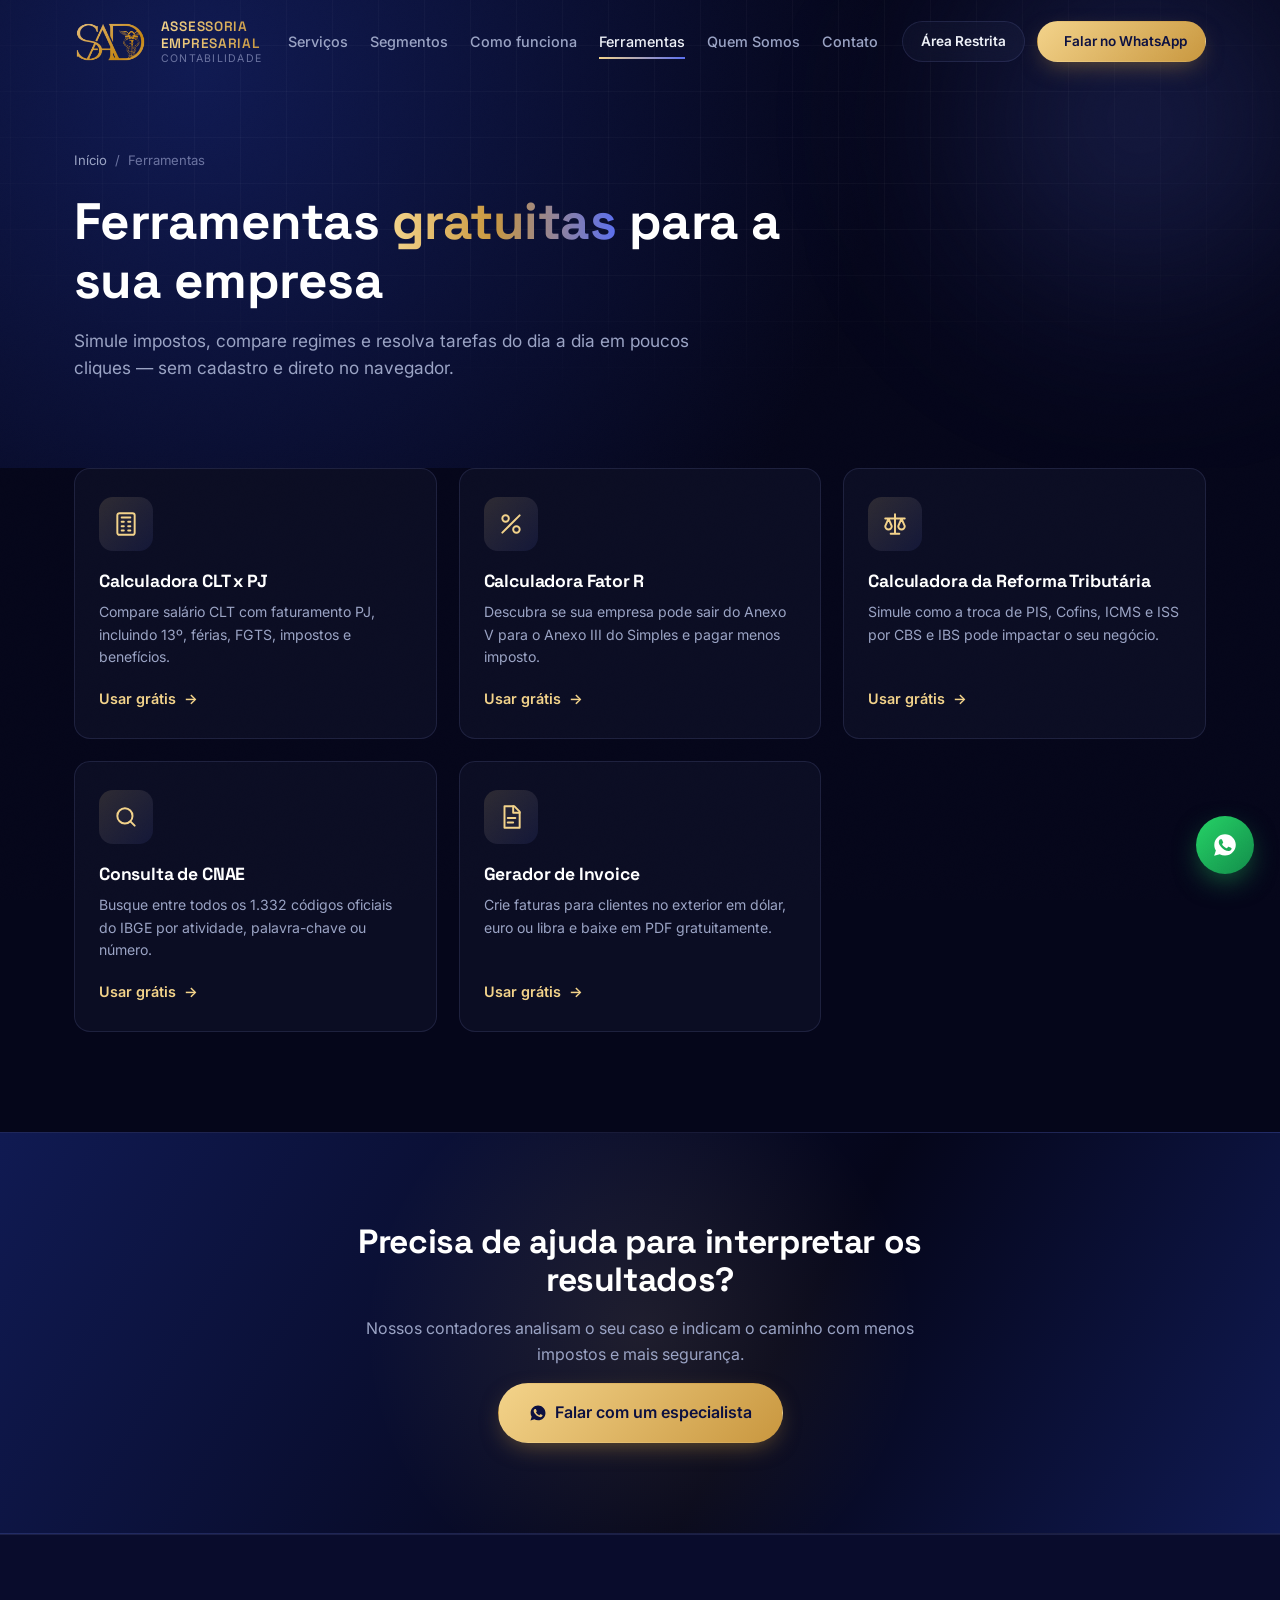
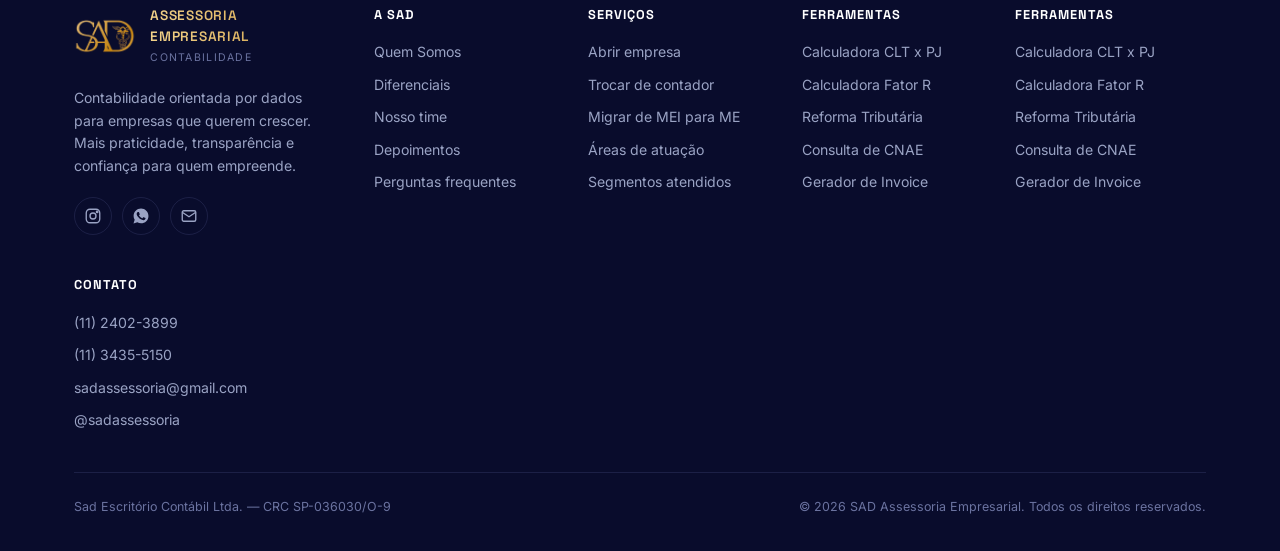
==== ferramentas/index.html @ a23e3282 "Adicionar ferramentas gratuitas: calculadoras, consulta de CNAE e invoice - Central de ferramentas (" ====
<!DOCTYPE html>
<html lang="pt-BR">
<head>
<meta charset="UTF-8">
<meta name="viewport" content="width=device-width, initial-scale=1.0">
<title>Ferramentas gratuitas | SAD Assessoria Empresarial</title>
<meta name="description" content="Calculadoras e ferramentas gratuitas: CLT x PJ, Fator R, Reforma Tributária, consulta de CNAE e gerador de invoice. SAD Assessoria.">
<link rel="icon" type="image/png" href="../assets/favicon.png">
<link rel="apple-touch-icon" href="../assets/favicon.png">
<link rel="preconnect" href="https://fonts.googleapis.com">
<link rel="preconnect" href="https://fonts.gstatic.com" crossorigin>
<link href="https://fonts.googleapis.com/css2?family=Space+Grotesk:wght@500;600;700&family=Inter:wght@400;500;600;700;800&display=swap" rel="stylesheet">
<link rel="stylesheet" href="../css/style.css">
<link rel="stylesheet" href="../css/tools.css">
</head>
<body>

<div class="noise-overlay" aria-hidden="true"></div>

<!-- Ícones reutilizáveis -->
<svg width="0" height="0" style="position:absolute" aria-hidden="true">
  <symbol id="i-check" viewBox="0 0 24 24"><circle cx="12" cy="12" r="10" fill="rgba(243,211,138,0.14)"/><path d="m7.5 12.5 3 3 6-6.5" fill="none" stroke="#f3d38a" stroke-width="2.2" stroke-linecap="round" stroke-linejoin="round"/></symbol>
  <symbol id="i-wa" viewBox="0 0 24 24"><path fill="currentColor" d="M12.04 2C6.58 2 2.13 6.45 2.13 11.91c0 1.87.5 3.62 1.44 5.14L2 22l5.1-1.53a9.87 9.87 0 0 0 4.94 1.32h.01c5.46 0 9.91-4.45 9.91-9.91C21.96 6.45 17.5 2 12.04 2Zm5.8 14.16c-.24.68-1.4 1.3-1.94 1.38-.5.08-1.12.11-1.8-.12-.42-.13-.96-.31-1.66-.6-2.92-1.26-4.82-4.2-4.97-4.4-.14-.19-1.2-1.59-1.2-3.03 0-1.44.75-2.15 1.02-2.44.27-.29.6-.36.8-.36.2 0 .4 0 .57.01.18.01.43-.07.67.51.24.6.83 2.06.9 2.21.07.15.12.33.02.53-.1.19-.15.31-.3.48-.15.17-.31.38-.44.51-.15.15-.3.31-.13.6.17.29.76 1.25 1.63 2.03 1.12 1 2.06 1.31 2.35 1.46.29.15.46.13.63-.08.17-.2.72-.84.91-1.13.19-.29.38-.24.63-.14.26.1 1.63.77 1.91.91.29.15.48.22.55.34.07.13.07.7-.17 1.38Z"/></symbol>
  <symbol id="i-star" viewBox="0 0 24 24"><path fill="currentColor" d="M12 2l3 6 6.5.9-4.7 4.6 1.1 6.5L12 17l-5.9 3 1.1-6.5L2.5 8.9 9 8l3-6Z"/></symbol>
</svg>

<!-- ===== HEADER ===== -->
<header class="site-header" id="header">
  <div class="container header-inner">
    <a href="../index.html" class="brand">
      <img class="brand-logo" src="../assets/logo-sad.png" alt="SAD Assessoria Empresarial">
      <span class="brand-text">
        <strong>Assessoria Empresarial</strong>
        <small>Contabilidade</small>
      </span>
    </a>

    <nav class="main-nav" id="mainNav">
      <a href="../index.html#servicos">Serviços</a>
      <a href="../index.html#segmentos">Segmentos</a>
      <a href="../index.html#como-funciona">Como funciona</a>
      <a href="index.html" class="active" aria-current="page">Ferramentas</a>
      <a href="../index.html#sobre">Quem Somos</a>
      <a href="../index.html#contato">Contato</a>
    </nav>

    <div class="header-actions">
      <a class="btn btn-ghost btn-sm" href="../index.html#contato">Área Restrita</a>
      <a class="btn btn-primary btn-sm" href="https://wa.me/551124023899" target="_blank" rel="noopener">
        <svg width="16" height="16" viewBox="0 0 24 24" fill="currentColor" aria-hidden="true"><path d="M12.04 2C6.58 2 2.13 6.45 2.13 11.91c0 1.87.5 3.62 1.44 5.14L2 22l5.1-1.53a9.87 9.87 0 0 0 4.94 1.32h.01c5.46 0 9.91-4.45 9.91-9.91C21.96 6.45 17.5 2 12.04 2Zm5.8 14.16c-.24.68-1.4 1.3-1.94 1.38-.5.08-1.12.11-1.8-.12-.42-.13-.96-.31-1.66-.6-2.92-1.26-4.82-4.2-4.97-4.4-.14-.19-1.2-1.59-1.2-3.03 0-1.44.75-2.15 1.02-2.44.27-.29.6-.36.8-.36.2 0 .4 0 .57.01.18.01.43-.07.67.51.24.6.83 2.06.9 2.21.07.15.12.33.02.53-.1.19-.15.31-.3.48-.15.17-.31.38-.44.51-.15.15-.3.31-.13.6.17.29.76 1.25 1.63 2.03 1.12 1 2.06 1.31 2.35 1.46.29.15.46.13.63-.08.17-.2.72-.84.91-1.13.19-.29.38-.24.63-.14.26.1 1.63.77 1.91.91.29.15.48.22.55.34.07.13.07.7-.17 1.38Z"/></svg>
        <span class="btn-label">Falar no WhatsApp</span>
      </a>
    </div>

    <button class="nav-toggle" id="navToggle" aria-label="Abrir menu" aria-expanded="false">
      <span></span><span></span><span></span>
    </button>
  </div>
</header>

<main>
<!-- ===== TOPO DA PÁGINA ===== -->
<section class="page-hero">
  <div class="hero-grid" aria-hidden="true"></div>
  <div class="hero-glow hero-glow-a" aria-hidden="true"></div>
  <div class="container">
    <nav class="breadcrumb" aria-label="Você está em"><a href="../index.html">Início</a> <span aria-hidden="true">/</span> <span>Ferramentas</span></nav>
    <h1>Ferramentas <span class="text-gradient">gratuitas</span> para a sua empresa</h1>
    <p class="hero-lead">Simule impostos, compare regimes e resolva tarefas do dia a dia em poucos cliques — sem cadastro e direto no navegador.</p>
  </div>
</section>

<section class="tool-section">
  <div class="container">
    <div class="tools-grid">
      <a class="tool-link" href="calculadora-clt-pj.html" data-reveal data-reveal-delay="0">
        <div class="service-icon"><svg width="26" height="26" viewBox="0 0 24 24" fill="none" stroke="currentColor" stroke-width="1.8" stroke-linecap="round" stroke-linejoin="round"><rect x="4" y="2" width="16" height="20" rx="2"/><path d="M8 6h8M8 10h2M14 10h2M8 14h2M14 14h2M8 18h2M14 18h2"/></svg></div>
        <h3>Calculadora CLT x PJ</h3>
        <p>Compare salário CLT com faturamento PJ, incluindo 13º, férias, FGTS, impostos e benefícios.</p>
        <span class="link-arrow">Usar grátis <span aria-hidden="true">→</span></span>
      </a>
      <a class="tool-link" href="calculadora-fator-r.html" data-reveal data-reveal-delay="70">
        <div class="service-icon"><svg width="26" height="26" viewBox="0 0 24 24" fill="none" stroke="currentColor" stroke-width="1.8" stroke-linecap="round" stroke-linejoin="round"><path d="M4 20 20 4"/><circle cx="7" cy="7" r="3"/><circle cx="17" cy="17" r="3"/></svg></div>
        <h3>Calculadora Fator R</h3>
        <p>Descubra se sua empresa pode sair do Anexo V para o Anexo III do Simples e pagar menos imposto.</p>
        <span class="link-arrow">Usar grátis <span aria-hidden="true">→</span></span>
      </a>
      <a class="tool-link" href="calculadora-reforma-tributaria.html" data-reveal data-reveal-delay="140">
        <div class="service-icon"><svg width="26" height="26" viewBox="0 0 24 24" fill="none" stroke="currentColor" stroke-width="1.8" stroke-linecap="round" stroke-linejoin="round"><path d="M12 3v18M3 7h18M6 7l-3 7a3 3 0 0 0 6 0L6 7ZM18 7l-3 7a3 3 0 0 0 6 0l-3-7ZM8 21h8"/></svg></div>
        <h3>Calculadora da Reforma Tributária</h3>
        <p>Simule como a troca de PIS, Cofins, ICMS e ISS por CBS e IBS pode impactar o seu negócio.</p>
        <span class="link-arrow">Usar grátis <span aria-hidden="true">→</span></span>
      </a>
      <a class="tool-link" href="consulta-cnae.html" data-reveal data-reveal-delay="210">
        <div class="service-icon"><svg width="26" height="26" viewBox="0 0 24 24" fill="none" stroke="currentColor" stroke-width="1.8" stroke-linecap="round" stroke-linejoin="round"><circle cx="11" cy="11" r="7"/><path d="m20 20-3.5-3.5"/></svg></div>
        <h3>Consulta de CNAE</h3>
        <p>Busque entre todos os 1.332 códigos oficiais do IBGE por atividade, palavra-chave ou número.</p>
        <span class="link-arrow">Usar grátis <span aria-hidden="true">→</span></span>
      </a>
      <a class="tool-link" href="gerador-de-invoice.html" data-reveal data-reveal-delay="280">
        <div class="service-icon"><svg width="26" height="26" viewBox="0 0 24 24" fill="none" stroke="currentColor" stroke-width="1.8" stroke-linecap="round" stroke-linejoin="round"><path d="M6 2h9l5 5v15H6z"/><path d="M14 2v6h6M9 13h7M9 17h5"/></svg></div>
        <h3>Gerador de Invoice</h3>
        <p>Crie faturas para clientes no exterior em dólar, euro ou libra e baixe em PDF gratuitamente.</p>
        <span class="link-arrow">Usar grátis <span aria-hidden="true">→</span></span>
      </a>
    </div>
  </div>
</section>

<section class="cta-banner">
  <div class="container cta-inner" data-reveal>
    <h2>Precisa de ajuda para interpretar os resultados?</h2>
    <p>Nossos contadores analisam o seu caso e indicam o caminho com menos impostos e mais segurança.</p>
    <a href="https://wa.me/551124023899" target="_blank" rel="noopener" class="btn btn-primary btn-lg"><svg width="18" height="18"><use href="#i-wa"/></svg> Falar com um especialista</a>
  </div>
</section>
</main>

<!-- ===== FOOTER ===== -->
<footer class="site-footer">
  <div class="container">
    <div class="footer-top">
      <div class="footer-brand-col">
        <div class="footer-brand">
          <img class="brand-logo footer-logo" src="../assets/logo-sad.png" alt="SAD Assessoria Empresarial">
          <div>
            <strong>Assessoria Empresarial</strong>
            <p>Contabilidade</p>
          </div>
        </div>
        <p class="footer-about">Contabilidade orientada por dados para empresas que querem crescer. Mais praticidade, transparência e confiança para quem empreende.</p>
        <div class="footer-social">
          <a href="https://instagram.com/sadassessoria" target="_blank" rel="noopener" aria-label="Instagram da SAD"><svg width="18" height="18" viewBox="0 0 24 24" fill="none" stroke="currentColor" stroke-width="1.8"><rect x="3" y="3" width="18" height="18" rx="5"/><circle cx="12" cy="12" r="4"/><circle cx="17.5" cy="6.5" r="1"/></svg></a>
          <a href="https://wa.me/551124023899" target="_blank" rel="noopener" aria-label="WhatsApp da SAD"><svg width="18" height="18"><use href="#i-wa"/></svg></a>
          <a href="mailto:sadassessoria@gmail.com" aria-label="E-mail da SAD"><svg width="18" height="18" viewBox="0 0 24 24" fill="none" stroke="currentColor" stroke-width="1.8"><rect x="3" y="5" width="18" height="14" rx="2"/><path d="m3 7 9 6 9-6"/></svg></a>
        </div>
      </div>

      <nav class="footer-col" aria-label="Institucional">
        <h4>A SAD</h4>
        <a href="../index.html#sobre">Quem Somos</a>
        <a href="../index.html#diferenciais">Diferenciais</a>
        <a href="../index.html#equipe">Nosso time</a>
        <a href="../index.html#depoimentos">Depoimentos</a>
        <a href="../index.html#duvidas">Perguntas frequentes</a>
      </nav>

      <nav class="footer-col" aria-label="Serviços">
        <h4>Serviços</h4>
        <a href="../index.html#como-funciona" data-open-tab="abrir">Abrir empresa</a>
        <a href="../index.html#como-funciona" data-open-tab="trocar">Trocar de contador</a>
        <a href="../index.html#como-funciona" data-open-tab="mei">Migrar de MEI para ME</a>
        <a href="../index.html#servicos">Áreas de atuação</a>
        <a href="../index.html#segmentos">Segmentos atendidos</a>
      </nav>

      <nav class="footer-col" aria-label="Ferramentas">
        <h4>Ferramentas</h4>
        <a href="calculadora-clt-pj.html">Calculadora CLT x PJ</a>
        <a href="calculadora-fator-r.html">Calculadora Fator R</a>
        <a href="calculadora-reforma-tributaria.html">Reforma Tributária</a>
        <a href="consulta-cnae.html">Consulta de CNAE</a>
        <a href="gerador-de-invoice.html">Gerador de Invoice</a>
      </nav>

      <nav class="footer-col" aria-label="Ferramentas">
        <h4>Ferramentas</h4>
        <a href="ferramentas/calculadora-clt-pj.html">Calculadora CLT x PJ</a>
        <a href="ferramentas/calculadora-fator-r.html">Calculadora Fator R</a>
        <a href="ferramentas/calculadora-reforma-tributaria.html">Reforma Tributária</a>
        <a href="ferramentas/consulta-cnae.html">Consulta de CNAE</a>
        <a href="ferramentas/gerador-de-invoice.html">Gerador de Invoice</a>
      </nav>

      <div class="footer-col">
        <h4>Contato</h4>
        <a href="https://wa.me/551124023899" target="_blank" rel="noopener">(11) 2402-3899</a>
        <a href="https://wa.me/551134355150" target="_blank" rel="noopener">(11) 3435-5150</a>
        <a href="mailto:sadassessoria@gmail.com">sadassessoria@gmail.com</a>
        <a href="https://instagram.com/sadassessoria" target="_blank" rel="noopener">@sadassessoria</a>
      </div>
    </div>

    <div class="footer-bottom">
      <p>Sad Escritório Contábil Ltda. — CRC SP-036030/O-9</p>
      <p class="footer-copy">&copy; <span id="year"></span> SAD Assessoria Empresarial. Todos os direitos reservados.</p>
    </div>
  </div>
</footer>

<a class="whatsapp-fab" href="https://wa.me/551124023899" target="_blank" rel="noopener" aria-label="Falar no WhatsApp">
  <svg width="26" height="26" viewBox="0 0 24 24" fill="currentColor"><path d="M12.04 2C6.58 2 2.13 6.45 2.13 11.91c0 1.87.5 3.62 1.44 5.14L2 22l5.1-1.53a9.87 9.87 0 0 0 4.94 1.32h.01c5.46 0 9.91-4.45 9.91-9.91C21.96 6.45 17.5 2 12.04 2Zm5.8 14.16c-.24.68-1.4 1.3-1.94 1.38-.5.08-1.12.11-1.8-.12-.42-.13-.96-.31-1.66-.6-2.92-1.26-4.82-4.2-4.97-4.4-.14-.19-1.2-1.59-1.2-3.03 0-1.44.75-2.15 1.02-2.44.27-.29.6-.36.8-.36.2 0 .4 0 .57.01.18.01.43-.07.67.51.24.6.83 2.06.9 2.21.07.15.12.33.02.53-.1.19-.15.31-.3.48-.15.17-.31.38-.44.51-.15.15-.3.31-.13.6.17.29.76 1.25 1.63 2.03 1.12 1 2.06 1.31 2.35 1.46.29.15.46.13.63-.08.17-.2.72-.84.91-1.13.19-.29.38-.24.63-.14.26.1 1.63.77 1.91.91.29.15.48.22.55.34.07.13.07.7-.17 1.38Z"/></svg>
</a>

<script src="../js/main.js"></script>

</body>
</html>
---- css/style.css ----
/* ===================== DESIGN TOKENS ===================== */
:root {
  --navy: #0c1055;
  --bg: #05061a;
  --bg-alt: #090c2c;
  --surface: rgba(160, 175, 255, 0.045);
  --surface-strong: rgba(160, 175, 255, 0.08);
  --border: rgba(160, 175, 255, 0.12);
  --border-strong: rgba(180, 195, 255, 0.22);
  --text: #eef1f8;
  --text-dim: #9aa3c4;
  --text-faint: #6b73a0;
  --gold: #f3d38a;
  --gold-strong: #c9973f;
  --accent: #5b6fef;
  --radius-lg: 24px;
  --radius-md: 16px;
  --radius-sm: 10px;
  --container: 1180px;
  --ease: cubic-bezier(.22, 1, .36, 1);
}

* { box-sizing: border-box; }
html { scroll-behavior: smooth; }

@media (prefers-reduced-motion: reduce) {
  html { scroll-behavior: auto; }
  *, *::before, *::after { animation-duration: 0.001ms !important; animation-iteration-count: 1 !important; transition-duration: 0.001ms !important; }
}

body {
  margin: 0;
  background: var(--bg);
  color: var(--text);
  font-family: 'Inter', system-ui, sans-serif;
  line-height: 1.6;
  -webkit-font-smoothing: antialiased;
  overflow-x: hidden;
}

h1, h2, h3 {
  font-family: 'Space Grotesk', 'Inter', sans-serif;
  line-height: 1.15;
  margin: 0 0 16px;
  letter-spacing: -0.01em;
}

p { color: var(--text-dim); margin: 0 0 16px; }
a { color: inherit; text-decoration: none; }
img, svg { display: block; max-width: 100%; }

.container {
  max-width: var(--container);
  margin: 0 auto;
  padding: 0 24px;
  position: relative;
}

.text-gradient {
  background: linear-gradient(90deg, var(--gold) 0%, var(--gold-strong) 45%, var(--accent) 100%);
  -webkit-background-clip: text;
  background-clip: text;
  color: transparent;
}

.noise-overlay {
  position: fixed;
  inset: 0;
  pointer-events: none;
  z-index: 9999;
  opacity: 0.025;
  mix-blend-mode: overlay;
  background-image: url("data:image/svg+xml,%3Csvg xmlns='http://www.w3.org/2000/svg' width='120' height='120'%3E%3Cfilter id='n'%3E%3CfeTurbulence type='fractalNoise' baseFrequency='0.9' numOctaves='2' stitchTiles='stitch'/%3E%3C/filter%3E%3Crect width='100%25' height='100%25' filter='url(%23n)'/%3E%3C/svg%3E");
}

/* ===================== BUTTONS ===================== */
.btn {
  display: inline-flex;
  align-items: center;
  gap: 8px;
  justify-content: center;
  font-family: 'Inter', sans-serif;
  font-weight: 600;
  border-radius: 999px;
  border: 1px solid transparent;
  cursor: pointer;
  white-space: nowrap;
  transition: transform .25s var(--ease), box-shadow .25s var(--ease), background .25s var(--ease), border-color .25s var(--ease);
}
.btn-sm { padding: 9px 18px; font-size: 0.85rem; }
.btn-lg { padding: 16px 30px; font-size: 1rem; }

.btn-primary {
  background: linear-gradient(135deg, var(--gold) 0%, var(--gold-strong) 100%);
  color: #0c1040;
  box-shadow: 0 8px 24px -8px rgba(201, 151, 63, 0.55);
}
.btn-primary:hover { transform: translateY(-2px); box-shadow: 0 12px 30px -8px rgba(201, 151, 63, 0.7); }

.btn-ghost {
  background: var(--surface);
  color: var(--text);
  border-color: var(--border);
  backdrop-filter: blur(8px);
}
.btn-ghost:hover { border-color: var(--border-strong); background: var(--surface-strong); transform: translateY(-2px); }

/* ===================== HEADER ===================== */
.site-header {
  position: fixed;
  top: 0; left: 0; right: 0;
  z-index: 500;
  padding: 18px 0;
  transition: padding .3s var(--ease), background .3s var(--ease), border-color .3s var(--ease);
  border-bottom: 1px solid transparent;
}
.site-header.scrolled {
  padding: 12px 0;
  background: rgba(6, 8, 26, 0.75);
  backdrop-filter: blur(14px);
  border-bottom-color: var(--border);
}

.header-inner { display: flex; align-items: center; gap: 24px; }

.brand { display: flex; align-items: center; gap: 14px; margin-right: auto; }
.brand-logo { height: 42px; width: auto; }
.brand-text { display: flex; flex-direction: column; line-height: 1.25; }
.brand-text strong {
  font-family: 'Space Grotesk', sans-serif;
  font-size: 0.85rem;
  font-weight: 600;
  text-transform: uppercase;
  letter-spacing: 0.05em;
  background: linear-gradient(90deg, var(--gold), var(--gold-strong));
  -webkit-background-clip: text;
  background-clip: text;
  color: transparent;
}
.brand-text small { font-size: 0.66rem; color: var(--text-faint); text-transform: uppercase; letter-spacing: 0.12em; }

.main-nav { display: flex; gap: 22px; }
.main-nav a {
  font-size: 0.9rem;
  font-weight: 500;
  color: var(--text-dim);
  position: relative;
  padding: 4px 0;
  white-space: nowrap;
  transition: color .2s;
}
.main-nav a::after {
  content: "";
  position: absolute;
  left: 0; bottom: -2px;
  width: 0; height: 2px;
  background: linear-gradient(90deg, var(--gold), var(--accent));
  transition: width .3s var(--ease);
}
.main-nav a:hover { color: var(--text); }
.main-nav a:hover::after { width: 100%; }

.header-actions { display: flex; align-items: center; gap: 12px; }

.nav-toggle {
  display: none;
  flex-direction: column;
  gap: 5px;
  background: none;
  border: none;
  cursor: pointer;
  padding: 6px;
}
.nav-toggle span { width: 22px; height: 2px; background: var(--text); border-radius: 2px; transition: transform .3s, opacity .3s; }

/* ===================== HERO ===================== */
.hero {
  position: relative;
  min-height: 100vh;
  display: flex;
  align-items: center;
  padding: 140px 0 90px;
  overflow: hidden;
  background: radial-gradient(circle at 15% 15%, #101a52 0%, var(--bg) 55%);
}

.hero-canvas { position: absolute; inset: 0; width: 100%; height: 100%; opacity: 0.55; }

.hero-glow {
  position: absolute;
  border-radius: 50%;
  filter: blur(90px);
  pointer-events: none;
  z-index: 0;
}
.hero-glow-a { width: 480px; height: 480px; top: -120px; right: -100px; background: radial-gradient(circle, rgba(91,111,239,0.28), transparent 70%); animation: drift 14s ease-in-out infinite; }
.hero-glow-b { width: 420px; height: 420px; bottom: -140px; left: -80px; background: radial-gradient(circle, rgba(243,211,138,0.22), transparent 70%); animation: drift 18s ease-in-out infinite reverse; }

@keyframes drift {
  0%, 100% { transform: translate(0, 0); }
  50% { transform: translate(30px, -25px); }
}

.hero-grid {
  position: absolute;
  inset: -10% -10%;
  background-image:
    linear-gradient(rgba(255,255,255,0.035) 1px, transparent 1px),
    linear-gradient(90deg, rgba(255,255,255,0.035) 1px, transparent 1px);
  background-size: 46px 46px;
  mask-image: radial-gradient(ellipse 70% 60% at 50% 30%, #000 40%, transparent 85%);
  z-index: 0;
}

.hero-inner {
  position: relative;
  z-index: 2;
  display: grid;
  grid-template-columns: 1.05fr 0.95fr;
  gap: 60px;
  align-items: center;
}

.eyebrow {
  display: inline-flex;
  align-items: center;
  gap: 8px;
  font-size: 0.8rem;
  font-weight: 600;
  letter-spacing: 0.03em;
  color: var(--gold);
  background: rgba(243, 211, 138, 0.08);
  border: 1px solid rgba(243, 211, 138, 0.25);
  padding: 7px 16px;
  border-radius: 999px;
  margin-bottom: 22px;
}
.eyebrow .dot { width: 7px; height: 7px; border-radius: 50%; background: var(--accent); box-shadow: 0 0 0 4px rgba(91,111,239,0.2); animation: pulse 2s infinite; }
@keyframes pulse { 0%,100%{opacity:1;} 50%{opacity:.4;} }

.hero h1 { font-size: clamp(2.3rem, 4.6vw, 3.6rem); font-weight: 700; color: #fff; }
.hero-lead { font-size: 1.08rem; max-width: 520px; }
.hero-actions { display: flex; gap: 14px; flex-wrap: wrap; margin: 28px 0 44px; }

.hero-stats { display: grid; grid-template-columns: repeat(4, auto); gap: 30px; }
.hero-stat { display: flex; flex-direction: column; }
.hero-stat strong { font-family: 'Space Grotesk', sans-serif; font-size: 1.7rem; color: #fff; }
.hero-stat span { font-size: 0.76rem; color: var(--text-faint); text-transform: uppercase; letter-spacing: 0.04em; }

/* ---- Hero visual dashboard mock ---- */
.hero-visual { position: relative; z-index: 2; height: 460px; }

.dash-card {
  position: absolute;
  background: linear-gradient(160deg, rgba(255,255,255,0.06), rgba(255,255,255,0.015));
  border: 1px solid var(--border);
  border-radius: var(--radius-md);
  backdrop-filter: blur(18px);
  box-shadow: 0 30px 60px -30px rgba(0,0,0,0.7);
}

.dash-card-main {
  top: 0; left: 0; right: 40px;
  padding: 26px;
  animation: float 7s ease-in-out infinite;
}
.dash-head { display: flex; justify-content: space-between; align-items: center; margin-bottom: 18px; }
.dash-tag { font-size: 0.78rem; font-weight: 600; color: var(--text-dim); letter-spacing: 0.03em; }
.dash-live { display: flex; align-items: center; gap: 6px; font-size: 0.7rem; color: #6ee7a8; text-transform: uppercase; letter-spacing: 0.05em; }
.dash-live i { width: 7px; height: 7px; border-radius: 50%; background: #6ee7a8; box-shadow: 0 0 0 4px rgba(110,231,168,0.2); }

.dash-figure { display: flex; flex-direction: column; margin-bottom: 14px; }
.dash-figure-label { font-size: 0.75rem; color: var(--text-faint); }
.dash-figure-value { font-family: 'Space Grotesk', sans-serif; font-size: 2rem; font-weight: 700; color: #fff; }
.dash-figure-delta { font-size: 0.8rem; color: #6ee7a8; font-weight: 600; }

.dash-chart { width: 100%; height: 90px; margin-bottom: 10px; }
.chart-line { stroke-dasharray: 500; stroke-dashoffset: 500; animation: draw 2.2s var(--ease) 0.4s forwards; }
@keyframes draw { to { stroke-dashoffset: 0; } }

.dash-bars { display: flex; align-items: flex-end; gap: 6px; height: 40px; }
.dash-bars span {
  flex: 1;
  height: var(--h);
  background: linear-gradient(180deg, var(--gold), transparent);
  border-radius: 3px 3px 0 0;
  opacity: 0.75;
  animation: rise 1s var(--ease) both;
}
@keyframes rise { from { transform: scaleY(0); transform-origin: bottom; } to { transform: scaleY(1); } }

.dash-card-mini {
  display: flex;
  align-items: center;
  gap: 12px;
  padding: 14px 18px;
  width: 240px;
}
.dash-card-mini div { display: flex; flex-direction: column; }
.dash-card-mini strong { font-size: 0.86rem; color: #fff; }
.dash-card-mini span { font-size: 0.72rem; color: var(--text-faint); }

.dash-mini-a { top: 306px; left: -10px; animation: float 8s ease-in-out infinite 0.5s; }
.dash-mini-b { top: 388px; right: 10px; animation: float 9s ease-in-out infinite 1s; }

@keyframes float {
  0%, 100% { transform: translateY(0); }
  50% { transform: translateY(-12px); }
}

.scroll-cue {
  position: absolute;
  bottom: 28px;
  left: 50%;
  transform: translateX(-50%);
  width: 26px;
  height: 42px;
  border: 2px solid var(--border-strong);
  border-radius: 20px;
  z-index: 2;
}
.scroll-cue span {
  position: absolute;
  top: 8px; left: 50%;
  width: 4px; height: 8px;
  margin-left: -2px;
  background: var(--gold);
  border-radius: 3px;
  animation: scrollcue 1.8s infinite;
}
@keyframes scrollcue { 0% { opacity: 1; transform: translateY(0);} 100% { opacity: 0; transform: translateY(14px);} }

/* ===================== TRUST STRIP ===================== */
.trust-strip {
  border-top: 1px solid var(--border);
  border-bottom: 1px solid var(--border);
  background: var(--bg-alt);
  padding: 20px 0;
}
.trust-inner {
  display: flex;
  align-items: center;
  justify-content: center;
  flex-wrap: wrap;
  gap: 18px;
  row-gap: 10px;
}
.trust-badge {
  display: flex;
  align-items: center;
  gap: 8px;
  font-size: 0.82rem;
  color: var(--text-dim);
  font-weight: 500;
  white-space: nowrap;
}
.trust-sep { width: 4px; height: 4px; border-radius: 50%; background: var(--border-strong); }

/* ===================== SECTIONS ===================== */
.section { padding: 110px 0; position: relative; }
.section-alt { background: var(--bg-alt); }

.section-head { max-width: 640px; margin: 0 auto 60px; text-align: center; }
.section-head.left, .about-copy .section-tag { text-align: left; margin: 0 0 20px; }
.section-tag {
  display: inline-block;
  font-size: 0.78rem;
  font-weight: 700;
  text-transform: uppercase;
  letter-spacing: 0.09em;
  color: var(--accent);
  margin-bottom: 14px;
}
.section-head h2 { font-size: clamp(1.8rem, 3vw, 2.4rem); color: #fff; }
.section-head p { font-size: 1rem; }

.grid { display: grid; gap: 24px; }
.grid-4 { grid-template-columns: repeat(4, 1fr); }

/* ---- reveal animation ---- */
[data-reveal] {
  opacity: 0;
  transform: translateY(28px);
  transition: opacity .7s var(--ease), transform .7s var(--ease);
}
[data-reveal].in-view { opacity: 1; transform: translateY(0); }

/* ===================== STAT CARDS ===================== */
.stat-card {
  background: var(--surface);
  border: 1px solid var(--border);
  border-radius: var(--radius-md);
  padding: 30px 24px;
  transition: transform .3s var(--ease), border-color .3s;
}
.stat-card:hover { transform: translateY(-6px); border-color: var(--border-strong); }
.stat-card svg { margin-bottom: 16px; }
.stat-card strong { display: block; font-family: 'Space Grotesk', sans-serif; font-size: 2.1rem; color: #fff; margin-bottom: 6px; }
.stat-card span { font-size: 0.88rem; color: var(--text-dim); }

/* ===================== SERVICE CARDS ===================== */
.service-card {
  position: relative;
  background: var(--surface);
  border: 1px solid var(--border);
  border-radius: var(--radius-md);
  padding: 32px 26px;
  overflow: hidden;
  transition: transform .35s var(--ease), border-color .35s, background .35s;
}
.service-card::before {
  content: "";
  position: absolute;
  inset: 0;
  background: linear-gradient(140deg, rgba(243,211,138,0.12), rgba(91,111,239,0.08));
  opacity: 0;
  transition: opacity .35s;
}
.service-card:hover {
  transform: translateY(-8px);
  border-color: rgba(243, 211, 138, 0.4);
}
.service-card:hover::before { opacity: 1; }

.service-icon {
  width: 54px; height: 54px;
  display: flex; align-items: center; justify-content: center;
  border-radius: 14px;
  background: linear-gradient(135deg, rgba(243,211,138,0.15), rgba(91,111,239,0.1));
  color: var(--gold);
  margin-bottom: 20px;
  position: relative; z-index: 1;
}
.service-index {
  position: absolute;
  top: 24px; right: 26px;
  font-family: 'Space Grotesk', sans-serif;
  font-size: 0.85rem;
  color: var(--text-faint);
  z-index: 1;
}
.service-card h3 { position: relative; z-index: 1; font-size: 1.15rem; color: #fff; margin-bottom: 10px; }
.service-card p { position: relative; z-index: 1; font-size: 0.9rem; margin: 0; }

/* ===================== PROCESS ===================== */
.process-track {
  display: grid;
  grid-template-columns: repeat(4, 1fr);
  gap: 30px;
  position: relative;
}
.process-line {
  position: absolute;
  top: 22px; left: 0; right: 0;
  height: 1px;
  background: linear-gradient(90deg, transparent, var(--border-strong) 10%, var(--border-strong) 90%, transparent);
  z-index: 0;
}
.process-step { position: relative; z-index: 1; }
.process-num {
  display: flex; align-items: center; justify-content: center;
  width: 44px; height: 44px;
  border-radius: 50%;
  background: var(--bg-alt);
  border: 1px solid var(--border-strong);
  font-family: 'Space Grotesk', sans-serif;
  font-weight: 700;
  color: var(--gold);
  margin-bottom: 18px;
}
.process-step h3 { font-size: 1.05rem; color: #fff; margin-bottom: 8px; }
.process-step p { font-size: 0.88rem; }

/* ===================== ABOUT ===================== */
.about-grid {
  display: grid;
  grid-template-columns: 1fr 1fr;
  gap: 60px;
  align-items: center;
}
.about-copy h2 { font-size: clamp(1.7rem, 2.8vw, 2.2rem); color: #fff; }

.badge-award {
  display: flex;
  align-items: center;
  gap: 16px;
  margin-top: 28px;
  padding: 16px 20px;
  background: var(--surface);
  border: 1px solid var(--border);
  border-radius: var(--radius-md);
}
.badge-award strong { display: block; color: #fff; font-size: 0.95rem; }
.badge-award span { font-size: 0.8rem; color: var(--text-faint); }

.about-cards { display: flex; flex-direction: column; gap: 18px; }
.value-card {
  background: linear-gradient(160deg, rgba(255,255,255,0.05), rgba(255,255,255,0.01));
  border: 1px solid var(--border);
  border-radius: var(--radius-md);
  padding: 24px;
  transition: border-color .3s, transform .3s var(--ease);
}
.value-card:hover { border-color: var(--border-strong); transform: translateX(4px); }
.value-icon {
  width: 42px; height: 42px;
  display: flex; align-items: center; justify-content: center;
  border-radius: 12px;
  background: rgba(91,111,239,0.1);
  color: var(--accent);
  margin-bottom: 14px;
}
.value-card h3 { font-size: 1.05rem; color: #fff; margin-bottom: 6px; }
.value-card p { font-size: 0.88rem; margin: 0; }

/* ===================== CTA BANNER ===================== */
.cta-banner {
  position: relative;
  padding: 90px 0;
  background: linear-gradient(120deg, #101a52, var(--bg) 60%, #101a52);
  border-top: 1px solid var(--border);
  border-bottom: 1px solid var(--border);
  overflow: hidden;
  text-align: center;
}
.cta-banner::before {
  content: "";
  position: absolute;
  width: 600px; height: 600px;
  top: 50%; left: 50%;
  transform: translate(-50%, -50%);
  background: radial-gradient(circle, rgba(243,211,138,0.1), transparent 65%);
  pointer-events: none;
}
.cta-inner { position: relative; max-width: 620px; }
.cta-inner h2 { color: #fff; font-size: clamp(1.6rem, 3vw, 2.1rem); }

/* ===================== CONTACT ===================== */
.contact-grid { }
.contact-card {
  display: flex;
  align-items: center;
  gap: 14px;
  background: var(--surface);
  border: 1px solid var(--border);
  border-radius: var(--radius-md);
  padding: 20px;
  transition: transform .3s var(--ease), border-color .3s, background .3s;
}
.contact-card svg { color: var(--gold); flex-shrink: 0; }
.contact-card strong { display: block; font-size: 0.9rem; color: #fff; }
.contact-card span { font-size: 0.82rem; color: var(--text-dim); }
.contact-card:hover { transform: translateY(-4px); border-color: rgba(243,211,138,0.4); background: var(--surface-strong); }

/* ===================== FOOTER ===================== */
.site-footer { background: var(--bg-alt); border-top: 1px solid var(--border); padding: 70px 0 34px; }
.footer-top {
  display: grid;
  grid-template-columns: 1.5fr 1fr 1fr 1fr 1.1fr;
  gap: 40px;
  padding-bottom: 40px;
}
.footer-brand { display: flex; align-items: center; gap: 14px; }
.footer-logo { height: 36px; width: auto; }
.footer-brand strong {
  display: block;
  font-family: 'Space Grotesk', sans-serif;
  font-size: 0.85rem;
  font-weight: 600;
  text-transform: uppercase;
  letter-spacing: 0.05em;
  background: linear-gradient(90deg, var(--gold), var(--gold-strong));
  -webkit-background-clip: text;
  background-clip: text;
  color: transparent;
}
.footer-brand p { margin: 2px 0 0; font-size: 0.66rem; color: var(--text-faint); text-transform: uppercase; letter-spacing: 0.12em; }
.footer-about { font-size: 0.88rem; margin: 20px 0; max-width: 340px; }
.footer-social { display: flex; gap: 10px; }
.footer-social a {
  width: 38px; height: 38px;
  display: flex; align-items: center; justify-content: center;
  border-radius: 50%;
  border: 1px solid var(--border);
  color: var(--text-dim);
  transition: color .2s, border-color .2s, transform .2s var(--ease);
}
.footer-social a:hover { color: var(--gold); border-color: rgba(243,211,138,0.4); transform: translateY(-2px); }
.footer-col { display: flex; flex-direction: column; gap: 10px; }
.footer-col h4 { font-family: 'Space Grotesk', sans-serif; font-size: 0.8rem; text-transform: uppercase; letter-spacing: 0.08em; color: #fff; margin: 0 0 6px; }
.footer-col a { font-size: 0.88rem; color: var(--text-dim); transition: color .2s; overflow-wrap: anywhere; }
.footer-col a:hover { color: var(--gold); }
.footer-bottom {
  display: flex;
  justify-content: space-between;
  flex-wrap: wrap;
  gap: 10px;
  padding-top: 24px;
  border-top: 1px solid var(--border);
}
.footer-bottom p { font-size: 0.78rem; color: var(--text-faint); margin: 0; }

/* ===================== WHATSAPP FAB ===================== */
.whatsapp-fab {
  position: fixed;
  bottom: 26px; right: 26px;
  width: 58px; height: 58px;
  border-radius: 50%;
  background: linear-gradient(135deg, #25d366, #128c4a);
  display: flex; align-items: center; justify-content: center;
  color: #fff;
  box-shadow: 0 10px 30px -8px rgba(37, 211, 102, 0.6);
  z-index: 400;
  animation: fabpulse 3s infinite;
}
.whatsapp-fab:hover { transform: scale(1.08); }
@keyframes fabpulse {
  0%, 100% { box-shadow: 0 10px 30px -8px rgba(37,211,102,0.6); }
  50% { box-shadow: 0 10px 30px -4px rgba(37,211,102,0.9); }
}


/* ===================== HERO CHECKLIST ===================== */
.hero-checks {
  list-style: none;
  padding: 0;
  margin: 22px 0 0;
  display: grid;
  grid-template-columns: repeat(2, auto);
  gap: 10px 22px;
  max-width: 560px;
}
.hero-checks li, .trust-list li { display: flex; align-items: center; gap: 10px; font-size: 0.92rem; color: var(--text); }
.hero-checks svg, .trust-list svg { flex-shrink: 0; }

/* ===================== PILLARS ===================== */
.pillars { margin-top: 24px; }
.pillar {
  padding: 26px 24px;
  border-radius: var(--radius-md);
  border: 1px solid var(--border);
  background: linear-gradient(160deg, rgba(243,211,138,0.05), rgba(91,111,239,0.03));
}
.pillar-icon {
  width: 44px; height: 44px;
  display: flex; align-items: center; justify-content: center;
  border-radius: 12px;
  background: rgba(243,211,138,0.1);
  color: var(--gold);
  margin-bottom: 16px;
}
.pillar h3 { font-size: 1.05rem; color: #fff; margin-bottom: 6px; }
.pillar p { font-size: 0.88rem; margin: 0; }

/* ===================== SEGMENTS ===================== */
.segments-grid { display: grid; grid-template-columns: repeat(5, 1fr); gap: 20px; }
.segment-card {
  background: var(--surface);
  border: 1px solid var(--border);
  border-radius: var(--radius-md);
  padding: 28px 22px;
  transition: transform .35s var(--ease), border-color .35s;
}
.segment-card:hover { transform: translateY(-6px); border-color: rgba(243,211,138,0.4); }
.segment-card h3 { font-size: 1.05rem; color: #fff; margin-bottom: 8px; }
.segment-card p { font-size: 0.86rem; margin: 0; }

/* ===================== TABS ===================== */
.tab-list {
  display: flex;
  justify-content: center;
  flex-wrap: wrap;
  gap: 8px;
  padding: 6px;
  margin: 0 auto 40px;
  width: fit-content;
  max-width: 100%;
  background: var(--surface);
  border: 1px solid var(--border);
  border-radius: 999px;
}
.tab-btn {
  font: 600 0.92rem 'Inter', sans-serif;
  color: var(--text-dim);
  background: none;
  border: none;
  padding: 11px 22px;
  border-radius: 999px;
  cursor: pointer;
  transition: color .2s, background .25s var(--ease);
}
.tab-btn:hover { color: var(--text); }
.tab-btn.active { background: linear-gradient(135deg, var(--gold), var(--gold-strong)); color: #0c1040; }
.tab-btn:focus-visible { outline: 2px solid var(--gold); outline-offset: 2px; }
.tab-panel.active { animation: fadeUp .5s var(--ease); }
@keyframes fadeUp { from { opacity: 0; transform: translateY(12px); } to { opacity: 1; transform: none; } }
.steps { display: grid; grid-template-columns: repeat(3, 1fr); gap: 24px; }
.step-card {
  background: var(--surface);
  border: 1px solid var(--border);
  border-radius: var(--radius-md);
  padding: 30px 26px;
}
.step-card h3 { font-size: 1.1rem; color: #fff; margin-bottom: 8px; }
.step-card p { font-size: 0.9rem; margin: 0; }
.tabs-cta { text-align: center; margin-top: 40px; }

/* ===================== FEATURE ROWS (IMAGE + TEXT) ===================== */
.feature-row {
  display: grid;
  grid-template-columns: 1fr 1fr;
  gap: 60px;
  align-items: center;
}
.feature-row + .feature-row { margin-top: 80px; }
.feature-row.reverse .feature-media { order: 2; }
.feature-media { position: relative; }
.feature-media::after {
  content: "";
  position: absolute;
  inset: 0;
  border-radius: var(--radius-lg);
  background: linear-gradient(160deg, rgba(12,16,85,0.05) 40%, rgba(12,16,85,0.55));
  pointer-events: none;
}
.feature-media img {
  width: 100%;
  height: auto;
  aspect-ratio: 12 / 8.5;
  object-fit: cover;
  border-radius: var(--radius-lg);
  border: 1px solid var(--border);
  box-shadow: 0 30px 60px -30px rgba(0,0,0,0.8);
}
.feature-kicker { display: inline-block; font-size: 0.78rem; font-weight: 700; text-transform: uppercase; letter-spacing: 0.09em; color: var(--gold); margin-bottom: 12px; }
.feature-copy h3 { font-size: clamp(1.4rem, 2.4vw, 1.8rem); color: #fff; }
.feature-copy h2 { font-size: clamp(1.7rem, 2.8vw, 2.2rem); color: #fff; }
.link-arrow { display: inline-flex; gap: 8px; font-weight: 600; color: var(--gold); transition: gap .25s var(--ease); }
.link-arrow:hover { gap: 12px; }

.trust-list { list-style: none; padding: 0; margin: 8px 0 28px; display: grid; gap: 12px; }

/* ===================== MANAGEMENT GRID ===================== */
.mgmt-grid { display: grid; grid-template-columns: repeat(3, 1fr); gap: 20px; }
.mgmt-card {
  display: flex;
  gap: 16px;
  align-items: flex-start;
  padding: 24px;
  border-radius: var(--radius-md);
  border: 1px solid var(--border);
  background: var(--surface);
  transition: border-color .3s, transform .3s var(--ease);
}
.mgmt-card:hover { border-color: var(--border-strong); transform: translateY(-4px); }
.mgmt-card .value-icon { flex-shrink: 0; margin: 0; }
.mgmt-card h3 { font-size: 1rem; color: #fff; margin-bottom: 6px; }
.mgmt-card p { font-size: 0.86rem; margin: 0; }

/* ===================== TESTIMONIALS ===================== */
.testimonials { display: grid; grid-template-columns: repeat(3, 1fr); gap: 24px; }
.testimonial {
  margin: 0;
  display: flex;
  flex-direction: column;
  padding: 30px 26px;
  border-radius: var(--radius-md);
  border: 1px solid var(--border);
  background: linear-gradient(160deg, rgba(255,255,255,0.05), rgba(255,255,255,0.01));
}
.stars { display: flex; gap: 3px; color: var(--gold); margin-bottom: 16px; }
.stars svg { width: 16px; height: 16px; }
.testimonial blockquote { margin: 0 0 24px; color: var(--text); font-size: 0.95rem; line-height: 1.65; flex: 1; }
.testimonial figcaption { display: flex; align-items: center; gap: 12px; }
.testimonial figcaption strong { display: block; color: #fff; font-size: 0.9rem; }
.testimonial figcaption small { color: var(--text-faint); font-size: 0.78rem; }
.avatar {
  width: 42px; height: 42px;
  display: flex; align-items: center; justify-content: center;
  border-radius: 50%;
  background: linear-gradient(135deg, var(--gold), var(--gold-strong));
  color: #0c1040;
  font-weight: 700;
  font-size: 0.85rem;
  flex-shrink: 0;
}

/* ===================== LEAD FORM ===================== */
.lead-wrap {
  display: grid;
  grid-template-columns: 0.85fr 1.15fr;
  gap: 50px;
  align-items: stretch;
  margin-bottom: 70px;
}
.lead-media { position: relative; }
.lead-media img {
  width: 100%;
  height: 100%;
  min-height: 420px;
  object-fit: cover;
  border-radius: var(--radius-lg);
  border: 1px solid var(--border);
}
.lead-media-card {
  position: absolute;
  left: 20px; right: 20px; bottom: 20px;
  padding: 16px 20px;
  border-radius: var(--radius-md);
  background: rgba(6, 8, 26, 0.78);
  backdrop-filter: blur(12px);
  border: 1px solid var(--border-strong);
}
.lead-media-card strong { display: block; color: var(--gold); font-size: 0.95rem; }
.lead-media-card span { font-size: 0.84rem; color: var(--text-dim); }

.lead-form {
  padding: 40px;
  border-radius: var(--radius-lg);
  border: 1px solid var(--border);
  background: linear-gradient(160deg, rgba(255,255,255,0.05), rgba(255,255,255,0.015));
}
.lead-form h2 { font-size: clamp(1.7rem, 2.8vw, 2.2rem); color: #fff; }
.form-grid { display: grid; grid-template-columns: 1fr 1fr; gap: 16px; margin: 26px 0 20px; }
.field { display: flex; flex-direction: column; gap: 6px; }
.field.full { grid-column: 1 / -1; }
.field span { font-size: 0.8rem; font-weight: 600; color: var(--text-dim); }
.field input, .field select, .field textarea {
  font: 400 0.95rem 'Inter', sans-serif;
  color: var(--text);
  background: rgba(5, 6, 26, 0.6);
  border: 1px solid var(--border-strong);
  border-radius: var(--radius-sm);
  padding: 12px 14px;
  width: 100%;
  transition: border-color .2s, box-shadow .2s;
}
.field select { appearance: none; background-image: url("data:image/svg+xml,%3Csvg xmlns='http://www.w3.org/2000/svg' width='12' height='12' viewBox='0 0 24 24' fill='none' stroke='%239aa3c4' stroke-width='2.5'%3E%3Cpath d='m6 9 6 6 6-6'/%3E%3C/svg%3E"); background-repeat: no-repeat; background-position: right 14px center; padding-right: 36px; }
.field select option { background: var(--bg-alt); color: var(--text); }
.field textarea { resize: vertical; }
.field input:focus, .field select:focus, .field textarea:focus { outline: none; border-color: var(--gold); box-shadow: 0 0 0 3px rgba(243,211,138,0.15); }
.field.invalid input, .field.invalid select { border-color: #f27a7a; }
.form-error { color: #f5a3a3; font-size: 0.86rem; }
.form-submit { width: 100%; }
.contact-head { margin-bottom: 30px; }
.contact-head h3 { color: #fff; font-size: 1.3rem; margin-bottom: 6px; }

/* ===================== FAQ ===================== */
.faq-wrap { display: grid; grid-template-columns: 0.8fr 1.2fr; gap: 60px; align-items: start; }
.faq-wrap .section-head { position: sticky; top: 110px; }
.faq-wrap .section-head .btn { margin-top: 10px; }
.faq-list { display: flex; flex-direction: column; gap: 12px; }
.faq-item {
  border: 1px solid var(--border);
  border-radius: var(--radius-md);
  background: var(--surface);
  transition: border-color .3s, background .3s;
}
.faq-item[open] { border-color: rgba(243,211,138,0.35); background: var(--surface-strong); }
.faq-item summary {
  list-style: none;
  cursor: pointer;
  display: flex;
  justify-content: space-between;
  align-items: center;
  gap: 16px;
  padding: 20px 22px;
  font-weight: 600;
  color: #fff;
}
.faq-item summary::-webkit-details-marker { display: none; }
.faq-item summary:focus-visible { outline: 2px solid var(--gold); outline-offset: 2px; border-radius: var(--radius-md); }
.faq-icon { position: relative; width: 14px; height: 14px; flex-shrink: 0; }
.faq-icon::before, .faq-icon::after {
  content: "";
  position: absolute;
  top: 6px; left: 0;
  width: 14px; height: 2px;
  background: var(--gold);
  border-radius: 2px;
  transition: transform .3s var(--ease);
}
.faq-icon::after { transform: rotate(90deg); }
.faq-item[open] .faq-icon::after { transform: rotate(0); }
.faq-body { padding: 0 22px 20px; }
.faq-body p { margin: 0; font-size: 0.92rem; }

/* ===================== RESPONSIVE ===================== */
@media (max-width: 1024px) {
  .hero-inner { grid-template-columns: 1fr; }
  .hero-visual { height: 420px; margin-top: 20px; }
  .grid-4 { grid-template-columns: repeat(2, 1fr); }
  .about-grid { grid-template-columns: 1fr; }
  .process-track { grid-template-columns: repeat(2, 1fr); row-gap: 40px; }
  .process-line { display: none; }
  .segments-grid { grid-template-columns: repeat(3, 1fr); }
  .mgmt-grid { grid-template-columns: repeat(2, 1fr); }
  .testimonials { grid-template-columns: 1fr 1fr; }
  .feature-row, .lead-wrap, .faq-wrap { grid-template-columns: 1fr; gap: 36px; }
  .feature-row.reverse .feature-media { order: 0; }
  .faq-wrap .section-head { position: static; }
  .lead-media img { min-height: 0; max-height: 380px; }
  .footer-top { grid-template-columns: 1fr 1fr; }
}

@media (max-width: 1100px) {
  .main-nav { display: none; }
  .header-actions .btn-ghost { display: none; }
  .nav-toggle { display: flex; }

  .main-nav.open {
    display: flex;
    position: absolute;
    top: 100%; left: 0; right: 0;
    flex-direction: column;
    background: rgba(6,8,26,0.97);
    backdrop-filter: blur(16px);
    padding: 24px;
    gap: 18px;
    border-bottom: 1px solid var(--border);
  }
}

@media (max-width: 640px) {
  .hero { padding-top: 120px; }
  .hero-stats { grid-template-columns: repeat(2, 1fr); }
  .grid-4 { grid-template-columns: 1fr; }
  .process-track { grid-template-columns: 1fr; }
  .hero-checks { grid-template-columns: 1fr; }
  .segments-grid, .mgmt-grid, .testimonials, .steps { grid-template-columns: 1fr; }
  .tab-list { border-radius: var(--radius-md); width: 100%; }
  .tab-btn { flex: 1 1 100%; }
  .lead-form { padding: 26px 20px; }
  .form-grid { grid-template-columns: 1fr; }
  .feature-row + .feature-row { margin-top: 56px; }
  .section { padding: 80px 0; }
  .footer-top { grid-template-columns: 1fr; gap: 30px; }
  .dash-card-mini { width: auto; }
  .dash-mini-a, .dash-mini-b { position: static; margin-top: 16px; }
  .hero-visual { height: auto; display: flex; flex-direction: column; }
}

@media (max-width: 560px) {
  .header-inner { gap: 12px; }
  .brand-logo { height: 34px; }
  .brand-text { display: none; }
  .header-actions .btn-primary .btn-label { display: none; }
  .header-actions .btn-primary { padding: 10px; }
}
---- css/tools.css ----
/* ===================== FERRAMENTAS (páginas internas) ===================== */
.main-nav a.active { color: var(--text); }
.main-nav a.active::after { width: 100%; }

.page-hero {
  position: relative;
  padding: 150px 0 70px;
  overflow: hidden;
  background: radial-gradient(circle at 15% 15%, #101a52 0%, var(--bg) 60%);
}
.page-hero .hero-grid { opacity: .8; }
.page-hero .container { position: relative; z-index: 2; }
.breadcrumb { display: flex; flex-wrap: wrap; gap: 8px; font-size: 0.82rem; color: var(--text-faint); margin-bottom: 22px; }
.breadcrumb a { color: var(--text-dim); }
.breadcrumb a:hover { color: var(--gold); }
.page-hero h1 { font-size: clamp(2.1rem, 4.2vw, 3.2rem); color: #fff; max-width: 780px; }
.page-hero .hero-lead { max-width: 640px; }

.tool-section { padding: 0 0 100px; position: relative; z-index: 3; }
.tool-card {
  margin-top: -10px;
  padding: 36px;
  border-radius: var(--radius-lg);
  border: 1px solid var(--border);
  background: linear-gradient(160deg, rgba(255,255,255,0.055), rgba(255,255,255,0.015));
  box-shadow: 0 40px 80px -40px rgba(0,0,0,0.8);
}
.tool-card h2 { font-size: 1.4rem; color: #fff; margin-bottom: 6px; }
.tool-card > p { margin-bottom: 26px; }
.tool-grid { display: grid; grid-template-columns: repeat(3, 1fr); gap: 18px; }
.tool-grid.cols-2 { grid-template-columns: repeat(2, 1fr); }
.tool-grid .full { grid-column: 1 / -1; }
.field small { font-size: 0.76rem; color: var(--text-faint); }
.check-field { display: flex; gap: 10px; align-items: flex-start; font-size: 0.9rem; color: var(--text); cursor: pointer; }
.check-field input { margin-top: 4px; accent-color: var(--gold); width: 16px; height: 16px; }
.tool-actions { display: flex; flex-wrap: wrap; gap: 12px; margin-top: 26px; }

/* ---- Resultados ---- */
.result { margin-top: 34px; }
.result[hidden] { display: none; }
.result-head { display: flex; flex-wrap: wrap; justify-content: space-between; align-items: end; gap: 12px; margin-bottom: 20px; }
.result-head h3 { color: #fff; font-size: 1.3rem; margin: 0; }
.verdict {
  padding: 22px 24px;
  border-radius: var(--radius-md);
  border: 1px solid rgba(243,211,138,0.35);
  background: linear-gradient(135deg, rgba(243,211,138,0.12), rgba(91,111,239,0.08));
  margin-bottom: 22px;
}
.verdict strong { display: block; font-family: 'Space Grotesk', sans-serif; font-size: 1.35rem; color: #fff; margin-bottom: 4px; }
.verdict span { color: var(--text-dim); font-size: 0.95rem; }
.compare { display: grid; grid-template-columns: 1fr 1fr; gap: 20px; }
.compare-col {
  padding: 24px;
  border-radius: var(--radius-md);
  border: 1px solid var(--border);
  background: rgba(5,6,26,0.45);
}
.compare-col.best { border-color: rgba(243,211,138,0.5); }
.compare-col h4 { display: flex; justify-content: space-between; align-items: center; gap: 8px; margin: 0 0 14px; font-family: 'Space Grotesk', sans-serif; font-size: 1.05rem; color: #fff; }
.tag-best { font: 700 0.68rem 'Inter', sans-serif; text-transform: uppercase; letter-spacing: .06em; color: #0c1040; background: var(--gold); padding: 3px 10px; border-radius: 999px; }
.rows { display: flex; flex-direction: column; }
.row { display: flex; justify-content: space-between; gap: 12px; padding: 9px 0; border-bottom: 1px dashed var(--border); font-size: 0.9rem; color: var(--text-dim); }
.row b { color: var(--text); font-weight: 600; white-space: nowrap; font-variant-numeric: tabular-nums; }
.row.neg b { color: #f5a3a3; }
.row.total { border-bottom: none; padding-top: 14px; font-size: 1rem; color: #fff; font-weight: 600; }
.row.total b { color: var(--gold); font-size: 1.15rem; }
.kpis { display: grid; grid-template-columns: repeat(3, 1fr); gap: 16px; margin-bottom: 22px; }
.kpi { padding: 20px; border-radius: var(--radius-md); border: 1px solid var(--border); background: rgba(5,6,26,0.45); }
.kpi span { display: block; font-size: 0.78rem; color: var(--text-faint); text-transform: uppercase; letter-spacing: .05em; margin-bottom: 6px; }
.kpi strong { font-family: 'Space Grotesk', sans-serif; font-size: 1.5rem; color: #fff; font-variant-numeric: tabular-nums; }
.kpi.good strong { color: #6ee7a8; }
.kpi.gold strong { color: var(--gold); }
.meter { height: 12px; border-radius: 999px; background: var(--surface-strong); position: relative; overflow: visible; margin: 34px 0 30px; }
.meter-fill { height: 100%; border-radius: 999px; background: linear-gradient(90deg, var(--accent), var(--gold)); width: 0; transition: width .8s var(--ease); }
.meter-mark { position: absolute; top: -8px; bottom: -8px; width: 2px; background: #fff; }
.meter-mark span { position: absolute; top: -22px; left: 50%; transform: translateX(-50%); font-size: 0.72rem; color: var(--text-dim); white-space: nowrap; }
.disclaimer { margin-top: 20px; font-size: 0.8rem; color: var(--text-faint); }
.result-cta { display: flex; flex-wrap: wrap; align-items: center; justify-content: space-between; gap: 16px; margin-top: 24px; padding: 20px 24px; border-radius: var(--radius-md); background: var(--surface); border: 1px solid var(--border); }
.result-cta p { margin: 0; color: var(--text); }

/* ---- Conteúdo explicativo ---- */
.info-grid { display: grid; grid-template-columns: repeat(2, 1fr); gap: 24px; }
.info-card { padding: 28px; border-radius: var(--radius-md); border: 1px solid var(--border); background: var(--surface); }
.info-card h3 { color: #fff; font-size: 1.1rem; margin-bottom: 12px; }
.info-card ul { margin: 0; padding-left: 20px; color: var(--text-dim); font-size: 0.92rem; display: grid; gap: 8px; }
.info-card p { font-size: 0.92rem; }
.info-card p:last-child { margin-bottom: 0; }

/* ---- Cards da página de ferramentas (e da home) ---- */
.tools-grid { display: grid; grid-template-columns: repeat(3, 1fr); gap: 22px; }
.tool-link {
  display: flex;
  flex-direction: column;
  gap: 10px;
  padding: 28px 24px;
  border-radius: var(--radius-md);
  border: 1px solid var(--border);
  background: var(--surface);
  transition: transform .35s var(--ease), border-color .35s, background .35s;
}
.tool-link:hover { transform: translateY(-6px); border-color: rgba(243,211,138,0.45); background: var(--surface-strong); }
.tool-link h3 { color: #fff; font-size: 1.1rem; margin: 6px 0 0; }
.tool-link p { font-size: 0.88rem; margin: 0; flex: 1; }
.tool-link .link-arrow { margin-top: 8px; font-size: 0.9rem; }
.tool-link .service-icon { margin-bottom: 4px; }

/* ---- Passos (reforma) ---- */
.stepper { display: flex; gap: 8px; margin-bottom: 28px; }
.stepper li { flex: 1; list-style: none; display: flex; flex-direction: column; gap: 8px; font-size: 0.78rem; color: var(--text-faint); font-weight: 600; }
.stepper li::before { content: ""; height: 4px; border-radius: 4px; background: var(--surface-strong); transition: background .3s; }
.stepper li.done::before, .stepper li.current::before { background: linear-gradient(90deg, var(--gold), var(--gold-strong)); }
.stepper li.current { color: var(--gold); }
.stepper { padding: 0; margin-top: 0; }
.q-step[hidden] { display: none; }
.q-step h3 { color: #fff; font-size: 1.2rem; margin-bottom: 4px; }
.q-step > p { margin-bottom: 20px; font-size: 0.9rem; }
.options { display: grid; grid-template-columns: repeat(auto-fit, minmax(200px, 1fr)); gap: 12px; }
.option { position: relative; }
.option input { position: absolute; opacity: 0; inset: 0; cursor: pointer; }
.option span {
  display: flex;
  flex-direction: column;
  gap: 2px;
  height: 100%;
  padding: 16px 18px;
  border-radius: var(--radius-sm);
  border: 1px solid var(--border-strong);
  background: rgba(5,6,26,0.5);
  color: var(--text);
  font-weight: 600;
  font-size: 0.92rem;
  transition: border-color .2s, background .2s;
}
.option small { font-weight: 400; color: var(--text-faint); font-size: 0.8rem; }
.option input:checked + span { border-color: var(--gold); background: rgba(243,211,138,0.1); }
.option input:focus-visible + span { outline: 2px solid var(--gold); outline-offset: 2px; }
.step-nav { display: flex; justify-content: space-between; gap: 12px; margin-top: 26px; }

.timeline { display: grid; grid-template-columns: repeat(5, 1fr); gap: 12px; margin-top: 10px; }
.tl-item { padding: 16px; border-radius: var(--radius-sm); border: 1px solid var(--border); background: rgba(5,6,26,0.45); }
.tl-item strong { display: block; color: var(--gold); font-family: 'Space Grotesk', sans-serif; margin-bottom: 4px; }
.tl-item span { font-size: 0.82rem; color: var(--text-dim); }
.bars { display: grid; gap: 14px; margin: 10px 0 22px; }
.bar-row { display: grid; grid-template-columns: 170px 1fr 120px; gap: 14px; align-items: center; font-size: 0.88rem; color: var(--text-dim); }
.bar-track { height: 14px; border-radius: 999px; background: var(--surface-strong); overflow: hidden; }
.bar-fill { height: 100%; border-radius: 999px; background: var(--accent); width: 0; transition: width .8s var(--ease); }
.bar-fill.gold { background: linear-gradient(90deg, var(--gold), var(--gold-strong)); }
.bar-row b { text-align: right; color: var(--text); font-variant-numeric: tabular-nums; }

/* ---- CNAE ---- */
.search-box { position: relative; }
.search-box svg { position: absolute; left: 18px; top: 50%; transform: translateY(-50%); color: var(--text-faint); pointer-events: none; }
.search-box input {
  width: 100%;
  font: 400 1.05rem 'Inter', sans-serif;
  color: var(--text);
  padding: 18px 20px 18px 52px;
  border-radius: 999px;
  border: 1px solid var(--border-strong);
  background: rgba(5,6,26,0.6);
}
.search-box input:focus { outline: none; border-color: var(--gold); box-shadow: 0 0 0 3px rgba(243,211,138,0.15); }
.chips { display: flex; flex-wrap: wrap; gap: 8px; margin: 18px 0 0; }
.chip {
  font: 500 0.85rem 'Inter', sans-serif;
  color: var(--text-dim);
  background: var(--surface);
  border: 1px solid var(--border);
  padding: 8px 16px;
  border-radius: 999px;
  cursor: pointer;
  transition: color .2s, border-color .2s, background .2s;
}
.chip:hover, .chip.active { color: #0c1040; background: var(--gold); border-color: var(--gold); }
.cnae-meta { margin: 24px 0 14px; font-size: 0.86rem; color: var(--text-faint); }
.cnae-list { display: flex; flex-direction: column; gap: 10px; }
.cnae-item { border-radius: var(--radius-md); border: 1px solid var(--border); background: rgba(5,6,26,0.45); }
.cnae-item[open] { border-color: rgba(243,211,138,0.35); }
.cnae-item summary { list-style: none; cursor: pointer; display: grid; grid-template-columns: 110px 1fr auto; gap: 16px; align-items: center; padding: 16px 20px; }
.cnae-item summary::-webkit-details-marker { display: none; }
.cnae-code { font-family: 'Space Grotesk', sans-serif; font-weight: 700; color: var(--gold); font-variant-numeric: tabular-nums; }
.cnae-title { color: #fff; font-weight: 500; font-size: 0.95rem; }
.cnae-title small { display: block; color: var(--text-faint); font-weight: 400; font-size: 0.78rem; margin-top: 2px; }
.cnae-body { padding: 0 20px 20px; font-size: 0.88rem; }
.cnae-body h5 { color: var(--text); font-size: 0.82rem; text-transform: uppercase; letter-spacing: .05em; margin: 14px 0 8px; }
.cnae-body ul { margin: 0; padding-left: 18px; color: var(--text-dim); display: grid; gap: 4px; }
.cnae-item mark { background: rgba(243,211,138,0.25); color: #fff; border-radius: 3px; padding: 0 2px; }
.cnae-body .btn { margin-top: 16px; }
.load-more { display: flex; justify-content: center; margin-top: 20px; }

/* ---- Invoice ---- */
.invoice-layout { display: grid; grid-template-columns: 1fr 1fr; gap: 30px; align-items: start; }
.invoice-layout > * { min-width: 0; }
.inv-form fieldset { min-width: 0; border: 1px solid var(--border); border-radius: var(--radius-md); padding: 20px; margin: 0 0 18px; }
.inv-form legend { padding: 0 8px; color: var(--gold); font-weight: 700; font-size: 0.8rem; text-transform: uppercase; letter-spacing: .06em; }
.inv-form .tool-grid { gap: 14px; }
.items-table { display: flex; flex-direction: column; gap: 10px; }
.item-row { display: grid; grid-template-columns: 1fr 70px 110px 36px; gap: 8px; align-items: end; }
.icon-btn { width: 36px; height: 44px; border-radius: var(--radius-sm); border: 1px solid var(--border-strong); background: none; color: var(--text-dim); cursor: pointer; font-size: 1.1rem; }
.icon-btn:hover { color: #f5a3a3; border-color: #f5a3a3; }
.inv-preview-wrap { position: sticky; top: 100px; }
.inv-preview-wrap > p { font-size: 0.82rem; color: var(--text-faint); margin: 10px 0 0; text-align: center; }
.invoice-paper {
  background: #fff;
  color: #1b1f3b;
  border-radius: 12px;
  padding: 36px;
  font-size: 12px;
  line-height: 1.5;
  box-shadow: 0 30px 60px -30px rgba(0,0,0,0.8);
}
.invoice-paper p { color: #1b1f3b; margin: 0; }
.inv-top { display: flex; justify-content: space-between; gap: 20px; border-bottom: 3px solid #0c1055; padding-bottom: 16px; margin-bottom: 18px; }
.inv-top h2 { font-family: 'Space Grotesk', sans-serif; font-size: 26px; letter-spacing: .08em; color: #0c1055; margin: 0; }
.inv-top .inv-meta { text-align: right; }
.inv-parties { display: grid; grid-template-columns: 1fr 1fr; gap: 20px; margin-bottom: 20px; }
.inv-label { font-size: 10px; text-transform: uppercase; letter-spacing: .1em; color: #c9973f; font-weight: 700; margin-bottom: 4px; }
.inv-paper-table { width: 100%; border-collapse: collapse; margin-bottom: 16px; }
.inv-paper-table th { text-align: left; background: #0c1055; color: #fff; padding: 8px; font-size: 10px; text-transform: uppercase; letter-spacing: .06em; }
.inv-paper-table td { padding: 8px; border-bottom: 1px solid #e3e6f0; vertical-align: top; }
.inv-paper-table .num { text-align: right; white-space: nowrap; }
.inv-total { display: flex; justify-content: flex-end; margin-bottom: 18px; }
.inv-total div { min-width: 220px; }
.inv-total p { display: flex; justify-content: space-between; padding: 4px 0; }
.inv-total .grand { border-top: 2px solid #0c1055; margin-top: 4px; padding-top: 8px; font-weight: 700; font-size: 14px; color: #0c1055; }
.inv-notes { display: grid; grid-template-columns: 1fr 1fr; gap: 20px; }
.inv-sign { margin-top: 36px; width: 220px; border-top: 1px solid #1b1f3b; padding-top: 6px; font-size: 11px; }
.inv-pre { white-space: pre-line; }

/* ===================== RESPONSIVO ===================== */
@media (max-width: 1024px) {
  .tools-grid { grid-template-columns: 1fr 1fr; }
  .invoice-layout { grid-template-columns: 1fr; }
  .inv-preview-wrap { position: static; }
  .timeline { grid-template-columns: 1fr 1fr; }
}
@media (max-width: 640px) {
  .page-hero { padding: 120px 0 50px; }
  .tool-card { padding: 24px 18px; }
  .tool-grid, .tool-grid.cols-2, .compare, .kpis, .info-grid, .tools-grid, .inv-parties, .inv-notes { grid-template-columns: 1fr; }
  .bar-row { grid-template-columns: 1fr 100px; }
  .bar-row .bar-track { grid-column: 1 / -1; grid-row: 2; }
  .cnae-item summary { grid-template-columns: 1fr auto; }
  .cnae-title { grid-column: 1 / -1; grid-row: 2; }
  .item-row { grid-template-columns: 1fr 60px 36px; }
  .item-row .field:first-child { grid-column: 1 / -1; }
  .invoice-paper { padding: 20px; font-size: 11px; }
  .inv-top { flex-direction: column; }
  .inv-top .inv-meta { text-align: left; }
  .timeline { grid-template-columns: 1fr; }
}

/* ===================== IMPRESSÃO (PDF da invoice) ===================== */
#printArea { display: none; }
@media print {
  body.printing-invoice { background: #fff; }
  body.printing-invoice > *:not(#printArea) { display: none !important; }
  body.printing-invoice #printArea { display: block; }
  body.printing-invoice #printArea .invoice-paper { box-shadow: none; border-radius: 0; padding: 0; }
  body.printing-invoice * { -webkit-print-color-adjust: exact; print-color-adjust: exact; }
  @page { margin: 16mm; }
}
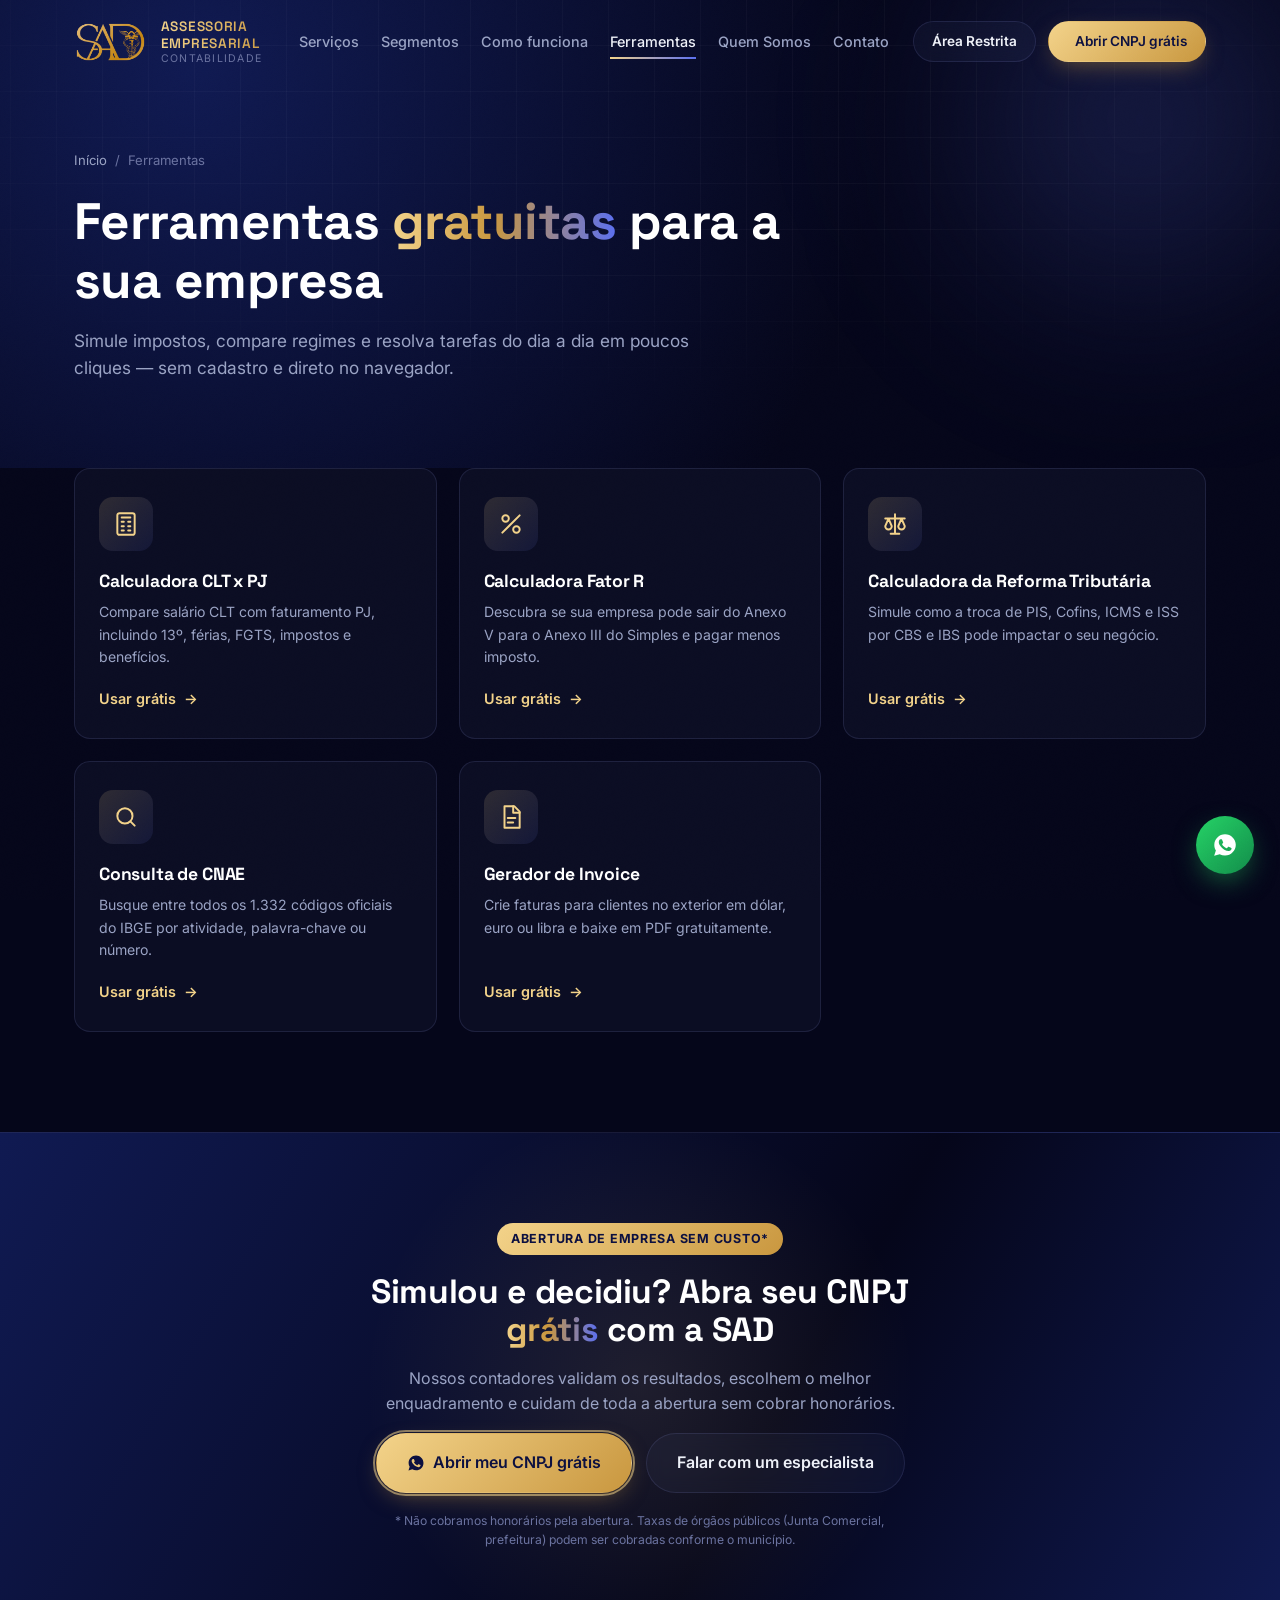
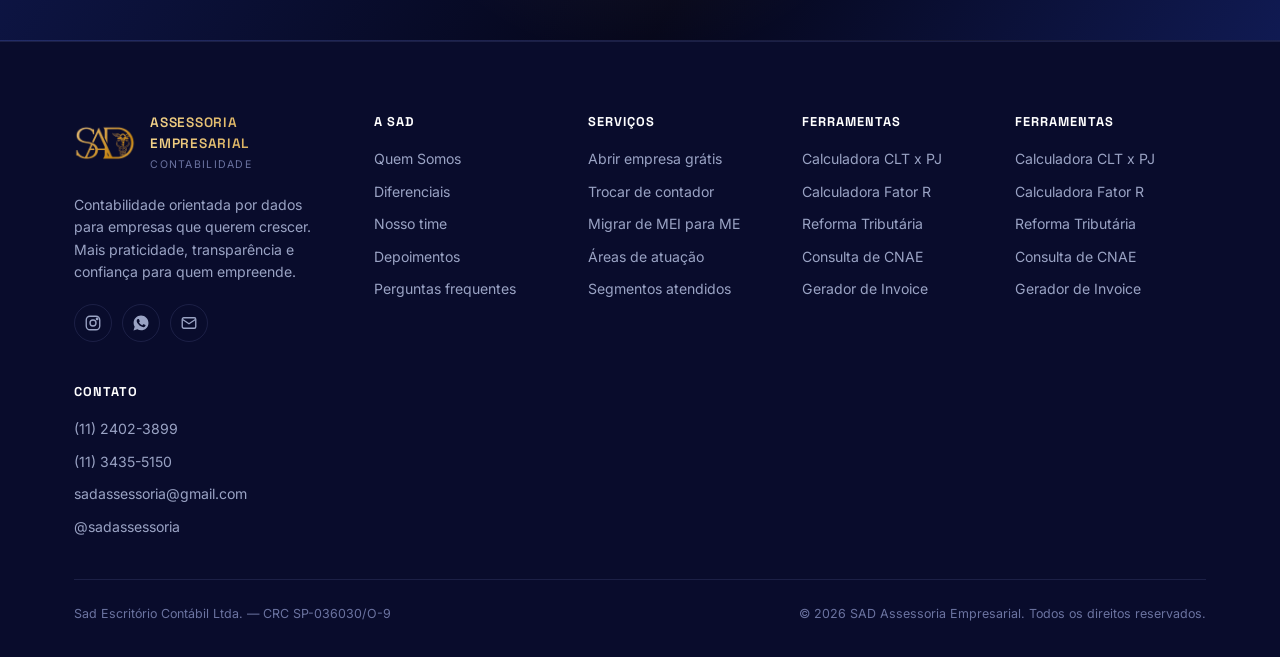
==== commit a0da1b59: "Destacar abertura de CNPJ grátis nos CTAs e ajustar texto do topo - Texto do topo sem estrangeirismo" ====
--- a/ferramentas/index.html
+++ b/ferramentas/index.html
@@ -46,9 +46,9 @@
 
     <div class="header-actions">
       <a class="btn btn-ghost btn-sm" href="../index.html#contato">Área Restrita</a>
-      <a class="btn btn-primary btn-sm" href="https://wa.me/551124023899" target="_blank" rel="noopener">
+      <a class="btn btn-primary btn-sm" href="https://wa.me/551124023899?text=Ol%C3%A1%21%20Quero%20abrir%20meu%20CNPJ%20gr%C3%A1tis%20com%20a%20SAD." target="_blank" rel="noopener">
         <svg width="16" height="16" viewBox="0 0 24 24" fill="currentColor" aria-hidden="true"><path d="M12.04 2C6.58 2 2.13 6.45 2.13 11.91c0 1.87.5 3.62 1.44 5.14L2 22l5.1-1.53a9.87 9.87 0 0 0 4.94 1.32h.01c5.46 0 9.91-4.45 9.91-9.91C21.96 6.45 17.5 2 12.04 2Zm5.8 14.16c-.24.68-1.4 1.3-1.94 1.38-.5.08-1.12.11-1.8-.12-.42-.13-.96-.31-1.66-.6-2.92-1.26-4.82-4.2-4.97-4.4-.14-.19-1.2-1.59-1.2-3.03 0-1.44.75-2.15 1.02-2.44.27-.29.6-.36.8-.36.2 0 .4 0 .57.01.18.01.43-.07.67.51.24.6.83 2.06.9 2.21.07.15.12.33.02.53-.1.19-.15.31-.3.48-.15.17-.31.38-.44.51-.15.15-.3.31-.13.6.17.29.76 1.25 1.63 2.03 1.12 1 2.06 1.31 2.35 1.46.29.15.46.13.63-.08.17-.2.72-.84.91-1.13.19-.29.38-.24.63-.14.26.1 1.63.77 1.91.91.29.15.48.22.55.34.07.13.07.7-.17 1.38Z"/></svg>
-        <span class="btn-label">Falar no WhatsApp</span>
+        <span class="btn-label">Abrir CNPJ grátis</span>
       </a>
     </div>
 
@@ -109,9 +109,14 @@
 
 <section class="cta-banner">
   <div class="container cta-inner" data-reveal>
-    <h2>Precisa de ajuda para interpretar os resultados?</h2>
-    <p>Nossos contadores analisam o seu caso e indicam o caminho com menos impostos e mais segurança.</p>
-    <a href="https://wa.me/551124023899" target="_blank" rel="noopener" class="btn btn-primary btn-lg"><svg width="18" height="18"><use href="#i-wa"/></svg> Falar com um especialista</a>
+    <span class="cta-badge">Abertura de empresa sem custo*</span>
+    <h2>Simulou e decidiu? Abra seu CNPJ <span class="text-gradient">grátis</span> com a SAD</h2>
+    <p>Nossos contadores validam os resultados, escolhem o melhor enquadramento e cuidam de toda a abertura sem cobrar honorários.</p>
+    <div class="cta-actions">
+      <a href="https://wa.me/551124023899?text=Ol%C3%A1%21%20Quero%20abrir%20meu%20CNPJ%20gr%C3%A1tis%20com%20a%20SAD." target="_blank" rel="noopener" class="btn btn-primary btn-lg btn-glow"><svg width="18" height="18"><use href="#i-wa"/></svg> Abrir meu CNPJ grátis</a>
+      <a href="https://wa.me/551124023899" target="_blank" rel="noopener" class="btn btn-ghost btn-lg">Falar com um especialista</a>
+    </div>
+    <p class="cta-note center">* Não cobramos honorários pela abertura. Taxas de órgãos públicos (Junta Comercial, prefeitura) podem ser cobradas conforme o município.</p>
   </div>
 </section>
 </main>
@@ -147,7 +152,7 @@
 
       <nav class="footer-col" aria-label="Serviços">
         <h4>Serviços</h4>
-        <a href="../index.html#como-funciona" data-open-tab="abrir">Abrir empresa</a>
+        <a href="../index.html#como-funciona" data-open-tab="abrir">Abrir empresa grátis</a>
         <a href="../index.html#como-funciona" data-open-tab="trocar">Trocar de contador</a>
         <a href="../index.html#como-funciona" data-open-tab="mei">Migrar de MEI para ME</a>
         <a href="../index.html#servicos">Áreas de atuação</a>
--- a/css/style.css
+++ b/css/style.css
@@ -885,6 +885,37 @@
 .faq-body { padding: 0 22px 20px; }
 .faq-body p { margin: 0; font-size: 0.92rem; }
 
+/* ===================== CTA CNPJ GRÁTIS ===================== */
+.cta-note { font-size: 0.76rem; color: var(--text-faint); margin: -30px 0 36px; max-width: 520px; }
+.cta-note.center { margin: 18px auto 0; text-align: center; }
+.gold-text { color: var(--gold); font-weight: 600; }
+.hero-checks strong { color: var(--gold); font-weight: 600; }
+.cta-badge {
+  display: inline-block;
+  font-size: 0.78rem;
+  font-weight: 700;
+  letter-spacing: 0.06em;
+  text-transform: uppercase;
+  color: #0c1040;
+  background: linear-gradient(135deg, var(--gold), var(--gold-strong));
+  padding: 6px 14px;
+  border-radius: 999px;
+  margin-bottom: 18px;
+}
+.cta-actions { display: flex; justify-content: center; flex-wrap: wrap; gap: 14px; }
+.tab-panel .tabs-cta { margin-top: 32px; }
+.btn-glow { position: relative; }
+.btn-glow::after {
+  content: "";
+  position: absolute;
+  inset: -4px;
+  border-radius: inherit;
+  border: 2px solid rgba(243, 211, 138, 0.55);
+  animation: ctaPulse 2.4s var(--ease) infinite;
+  pointer-events: none;
+}
+@keyframes ctaPulse { 0% { opacity: .9; transform: scale(1); } 100% { opacity: 0; transform: scale(1.12); } }
+
 /* ===================== RESPONSIVE ===================== */
 @media (max-width: 1024px) {
   .hero-inner { grid-template-columns: 1fr; }
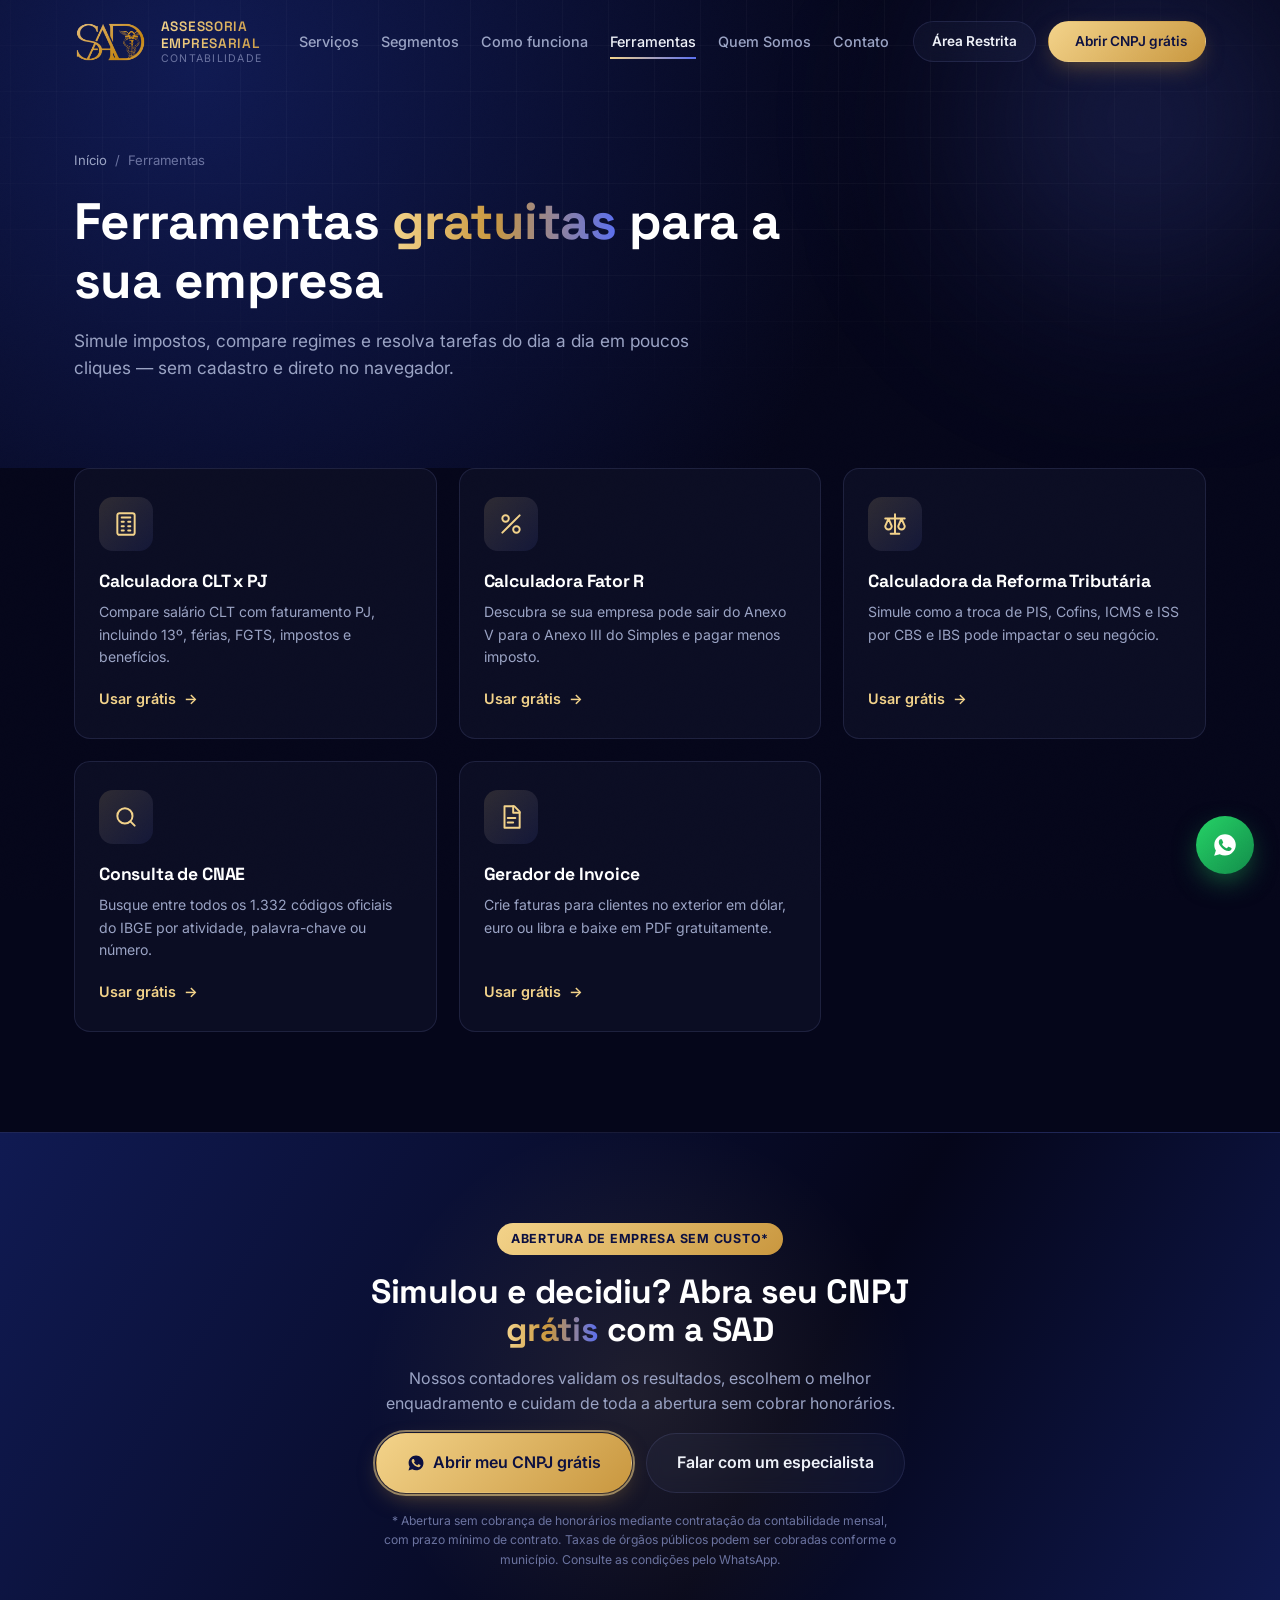
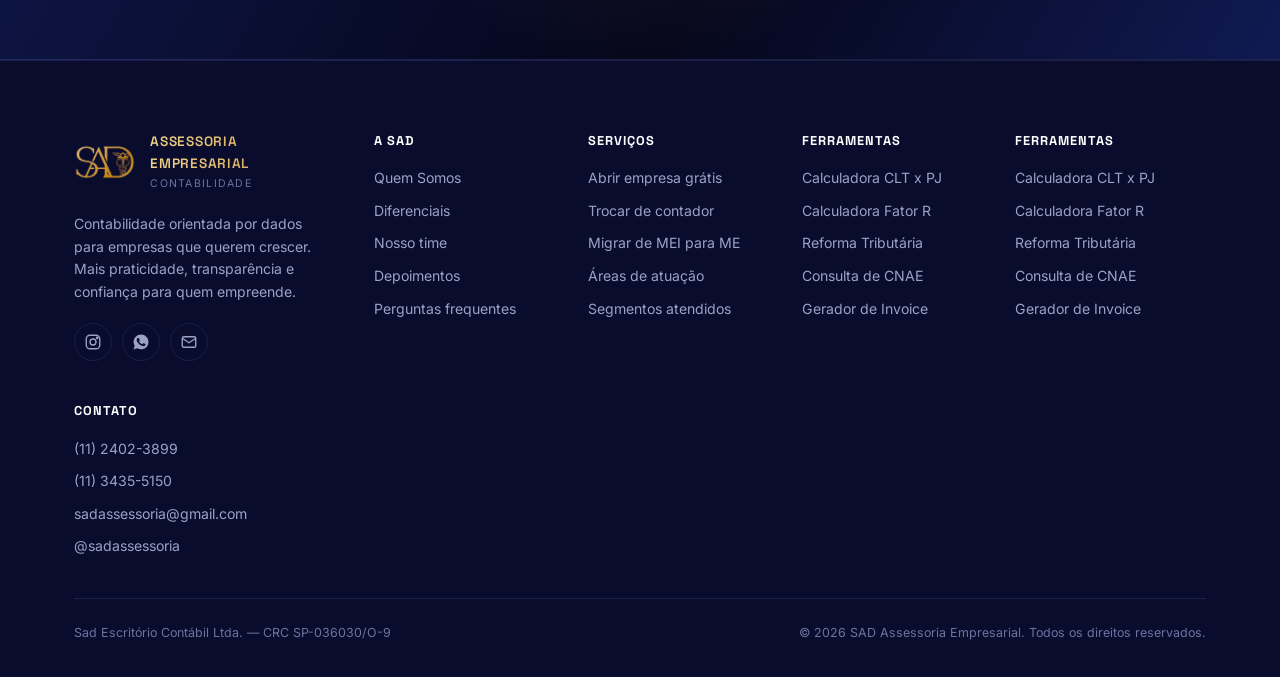
==== commit fab3b893: "Informar condições da abertura grátis de CNPJ Nota e FAQ passam a indicar que a abertura sem honorár" ====
--- a/ferramentas/index.html
+++ b/ferramentas/index.html
@@ -116,7 +116,7 @@
       <a href="https://wa.me/551124023899?text=Ol%C3%A1%21%20Quero%20abrir%20meu%20CNPJ%20gr%C3%A1tis%20com%20a%20SAD." target="_blank" rel="noopener" class="btn btn-primary btn-lg btn-glow"><svg width="18" height="18"><use href="#i-wa"/></svg> Abrir meu CNPJ grátis</a>
       <a href="https://wa.me/551124023899" target="_blank" rel="noopener" class="btn btn-ghost btn-lg">Falar com um especialista</a>
     </div>
-    <p class="cta-note center">* Não cobramos honorários pela abertura. Taxas de órgãos públicos (Junta Comercial, prefeitura) podem ser cobradas conforme o município.</p>
+    <p class="cta-note center">* Abertura sem cobrança de honorários mediante contratação da contabilidade mensal, com prazo mínimo de contrato. Taxas de órgãos públicos podem ser cobradas conforme o município. Consulte as condições pelo WhatsApp.</p>
   </div>
 </section>
 </main>
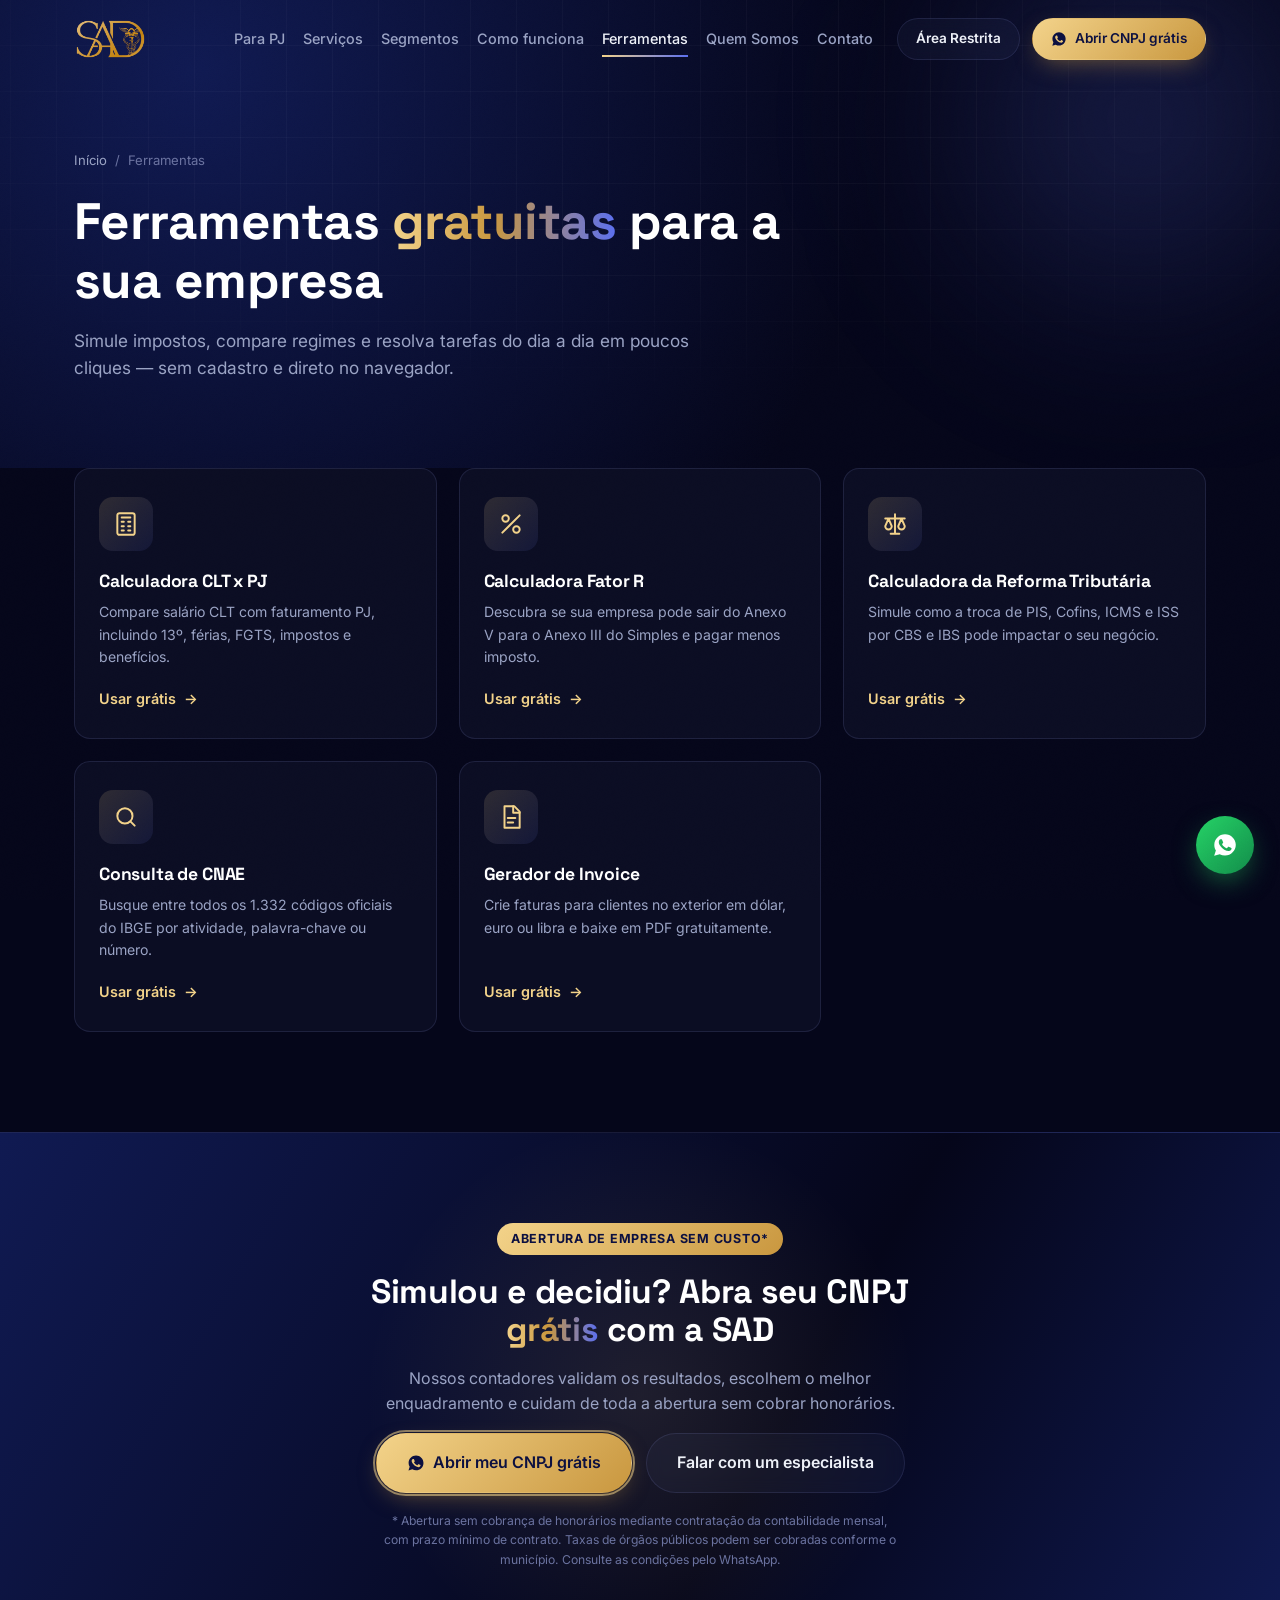
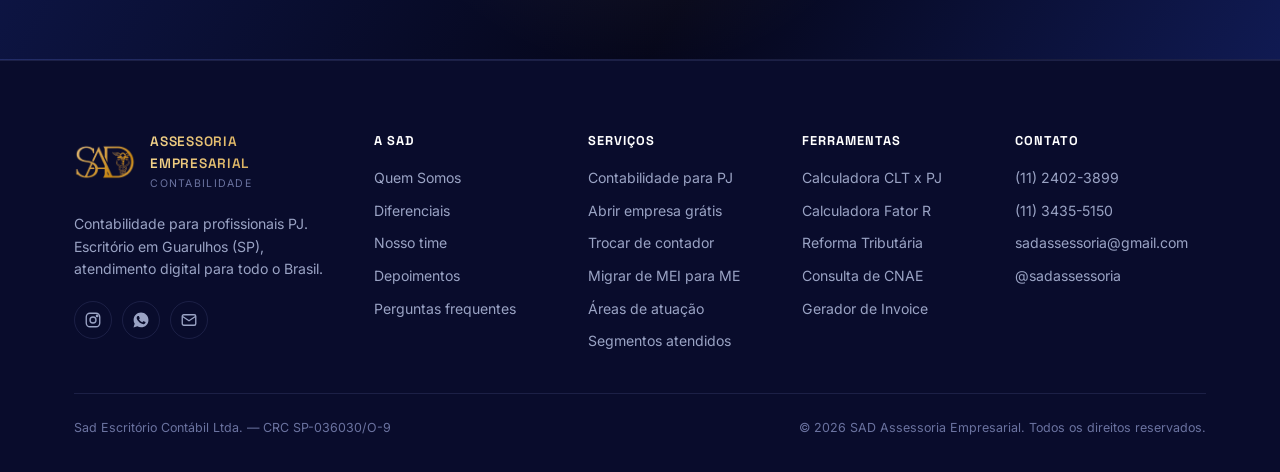
==== commit 22f51237: "Foco em contabilidade para PJ: nova página, hero, segmentos e convites nas calculadoras - Abertura d" ====
--- a/ferramentas/index.html
+++ b/ferramentas/index.html
@@ -36,6 +36,7 @@
     </a>
 
     <nav class="main-nav" id="mainNav">
+      <a href="../contabilidade-para-pj.html">Para PJ</a>
       <a href="../index.html#servicos">Serviços</a>
       <a href="../index.html#segmentos">Segmentos</a>
       <a href="../index.html#como-funciona">Como funciona</a>
@@ -45,8 +46,8 @@
     </nav>
 
     <div class="header-actions">
-      <a class="btn btn-ghost btn-sm" href="../index.html#contato">Área Restrita</a>
-      <a class="btn btn-primary btn-sm" href="https://wa.me/551124023899?text=Ol%C3%A1%21%20Quero%20abrir%20meu%20CNPJ%20gr%C3%A1tis%20com%20a%20SAD." target="_blank" rel="noopener">
+      <a class="btn btn-ghost btn-sm" href="https://vip.acessorias.com/sadassessoriaempresarial">Área Restrita</a>
+      <a class="btn btn-primary btn-sm" href="https://wa.me/551124023899?text=Ol%C3%A1%21%20Sou%20PJ%20%2F%20vou%20virar%20PJ%20e%20quero%20abrir%20meu%20CNPJ." target="_blank" rel="noopener">
         <svg width="16" height="16" viewBox="0 0 24 24" fill="currentColor" aria-hidden="true"><path d="M12.04 2C6.58 2 2.13 6.45 2.13 11.91c0 1.87.5 3.62 1.44 5.14L2 22l5.1-1.53a9.87 9.87 0 0 0 4.94 1.32h.01c5.46 0 9.91-4.45 9.91-9.91C21.96 6.45 17.5 2 12.04 2Zm5.8 14.16c-.24.68-1.4 1.3-1.94 1.38-.5.08-1.12.11-1.8-.12-.42-.13-.96-.31-1.66-.6-2.92-1.26-4.82-4.2-4.97-4.4-.14-.19-1.2-1.59-1.2-3.03 0-1.44.75-2.15 1.02-2.44.27-.29.6-.36.8-.36.2 0 .4 0 .57.01.18.01.43-.07.67.51.24.6.83 2.06.9 2.21.07.15.12.33.02.53-.1.19-.15.31-.3.48-.15.17-.31.38-.44.51-.15.15-.3.31-.13.6.17.29.76 1.25 1.63 2.03 1.12 1 2.06 1.31 2.35 1.46.29.15.46.13.63-.08.17-.2.72-.84.91-1.13.19-.29.38-.24.63-.14.26.1 1.63.77 1.91.91.29.15.48.22.55.34.07.13.07.7-.17 1.38Z"/></svg>
         <span class="btn-label">Abrir CNPJ grátis</span>
       </a>
@@ -113,7 +114,7 @@
     <h2>Simulou e decidiu? Abra seu CNPJ <span class="text-gradient">grátis</span> com a SAD</h2>
     <p>Nossos contadores validam os resultados, escolhem o melhor enquadramento e cuidam de toda a abertura sem cobrar honorários.</p>
     <div class="cta-actions">
-      <a href="https://wa.me/551124023899?text=Ol%C3%A1%21%20Quero%20abrir%20meu%20CNPJ%20gr%C3%A1tis%20com%20a%20SAD." target="_blank" rel="noopener" class="btn btn-primary btn-lg btn-glow"><svg width="18" height="18"><use href="#i-wa"/></svg> Abrir meu CNPJ grátis</a>
+      <a href="https://wa.me/551124023899?text=Ol%C3%A1%21%20Sou%20PJ%20%2F%20vou%20virar%20PJ%20e%20quero%20abrir%20meu%20CNPJ." target="_blank" rel="noopener" class="btn btn-primary btn-lg btn-glow"><svg width="18" height="18"><use href="#i-wa"/></svg> Abrir meu CNPJ grátis</a>
       <a href="https://wa.me/551124023899" target="_blank" rel="noopener" class="btn btn-ghost btn-lg">Falar com um especialista</a>
     </div>
     <p class="cta-note center">* Abertura sem cobrança de honorários mediante contratação da contabilidade mensal, com prazo mínimo de contrato. Taxas de órgãos públicos podem ser cobradas conforme o município. Consulte as condições pelo WhatsApp.</p>
@@ -133,7 +134,7 @@
             <p>Contabilidade</p>
           </div>
         </div>
-        <p class="footer-about">Contabilidade orientada por dados para empresas que querem crescer. Mais praticidade, transparência e confiança para quem empreende.</p>
+        <p class="footer-about">Contabilidade para profissionais PJ. Escritório em Guarulhos (SP), atendimento digital para todo o Brasil.</p>
         <div class="footer-social">
           <a href="https://instagram.com/sadassessoria" target="_blank" rel="noopener" aria-label="Instagram da SAD"><svg width="18" height="18" viewBox="0 0 24 24" fill="none" stroke="currentColor" stroke-width="1.8"><rect x="3" y="3" width="18" height="18" rx="5"/><circle cx="12" cy="12" r="4"/><circle cx="17.5" cy="6.5" r="1"/></svg></a>
           <a href="https://wa.me/551124023899" target="_blank" rel="noopener" aria-label="WhatsApp da SAD"><svg width="18" height="18"><use href="#i-wa"/></svg></a>
@@ -152,6 +153,7 @@
 
       <nav class="footer-col" aria-label="Serviços">
         <h4>Serviços</h4>
+        <a href="../contabilidade-para-pj.html">Contabilidade para PJ</a>
         <a href="../index.html#como-funciona" data-open-tab="abrir">Abrir empresa grátis</a>
         <a href="../index.html#como-funciona" data-open-tab="trocar">Trocar de contador</a>
         <a href="../index.html#como-funciona" data-open-tab="mei">Migrar de MEI para ME</a>
@@ -168,14 +170,6 @@
         <a href="gerador-de-invoice.html">Gerador de Invoice</a>
       </nav>
 
-      <nav class="footer-col" aria-label="Ferramentas">
-        <h4>Ferramentas</h4>
-        <a href="ferramentas/calculadora-clt-pj.html">Calculadora CLT x PJ</a>
-        <a href="ferramentas/calculadora-fator-r.html">Calculadora Fator R</a>
-        <a href="ferramentas/calculadora-reforma-tributaria.html">Reforma Tributária</a>
-        <a href="ferramentas/consulta-cnae.html">Consulta de CNAE</a>
-        <a href="ferramentas/gerador-de-invoice.html">Gerador de Invoice</a>
-      </nav>
 
       <div class="footer-col">
         <h4>Contato</h4>
--- a/css/style.css
+++ b/css/style.css
@@ -480,18 +480,32 @@
 }
 .about-copy h2 { font-size: clamp(1.7rem, 2.8vw, 2.2rem); color: #fff; }
 
-.badge-award {
-  display: flex;
-  align-items: center;
-  gap: 16px;
+.awards {
   margin-top: 28px;
-  padding: 16px 20px;
+  padding: 20px;
   background: var(--surface);
   border: 1px solid var(--border);
   border-radius: var(--radius-md);
 }
-.badge-award strong { display: block; color: #fff; font-size: 0.95rem; }
-.badge-award span { font-size: 0.8rem; color: var(--text-faint); }
+.awards-head { display: flex; align-items: center; gap: 10px; margin-bottom: 16px; }
+.awards-head strong { color: #fff; font-size: 0.95rem; }
+.awards-grid { display: grid; grid-template-columns: 1fr 1fr; gap: 16px; }
+.award-seal { margin: 0; text-align: center; }
+.award-seal a { display: block; border-radius: 8px; transition: transform .3s ease; }
+.award-seal a:hover { transform: translateY(-4px); }
+.award-seal img {
+  display: block;
+  width: 100%;
+  max-width: 180px;
+  height: auto;
+  margin: 0 auto;
+  border-radius: 6px;
+  filter: drop-shadow(0 10px 22px rgba(0,0,0,0.35));
+}
+.award-seal figcaption { margin-top: 12px; }
+.award-seal figcaption strong { display: block; color: #f3d38a; font-size: 0.88rem; }
+.award-seal figcaption span { display: block; font-size: 0.76rem; color: var(--text-faint); line-height: 1.35; margin-top: 2px; }
+.awards-note { margin: 14px 0 0; font-size: 0.74rem; color: var(--text-faint); text-align: center; }
 
 .about-cards { display: flex; flex-direction: column; gap: 18px; }
 .value-card {
@@ -512,6 +526,128 @@
 }
 .value-card h3 { font-size: 1.05rem; color: #fff; margin-bottom: 6px; }
 .value-card p { font-size: 0.88rem; margin: 0; }
+
+/* ===================== GOOGLE REVIEWS ===================== */
+.reviews-section[hidden], .reviews-section [hidden] { display: none; }
+
+.reviews-summary {
+  display: flex;
+  align-items: center;
+  justify-content: center;
+  flex-wrap: wrap;
+  gap: 14px 22px;
+  width: fit-content;
+  max-width: 100%;
+  margin: 0 auto 48px;
+  padding: 16px 26px;
+  background: var(--surface);
+  border: 1px solid var(--border);
+  border-radius: 999px;
+}
+.google-logo { flex-shrink: 0; }
+.reviews-score { display: flex; flex-direction: column; line-height: 1.1; }
+.reviews-score strong { font-family: 'Space Grotesk', sans-serif; font-size: 1.7rem; color: #fff; }
+.reviews-count { font-size: 0.88rem; color: var(--text-dim); transition: color .2s; }
+.reviews-count:hover { color: var(--gold); }
+
+/* 5 estrelas com preenchimento proporcional à nota (--rating de 0 a 5) */
+.g-stars {
+  position: relative;
+  display: inline-block;
+  font-size: 1.05rem;
+  line-height: 1;
+  letter-spacing: 2px;
+}
+.g-stars::before { content: "★★★★★"; color: rgba(160, 175, 255, 0.2); }
+.g-stars::after {
+  content: "★★★★★";
+  position: absolute;
+  top: 0; left: 0;
+  width: calc(var(--rating) / 5 * 100%);
+  overflow: hidden;
+  white-space: nowrap;
+  color: var(--gold);
+}
+.g-stars-sm { font-size: 0.85rem; }
+
+.reviews-track {
+  display: flex;
+  gap: 20px;
+  overflow-x: auto;
+  scroll-snap-type: x mandatory;
+  scroll-behavior: smooth;
+  padding: 4px 2px 12px;
+  scrollbar-width: none;
+}
+.reviews-track::-webkit-scrollbar { display: none; }
+.reviews-track:focus-visible { outline: 2px solid var(--accent); outline-offset: 4px; border-radius: var(--radius-md); }
+
+.review-card {
+  flex: 0 0 calc((100% - 40px) / 3);
+  scroll-snap-align: start;
+  display: flex;
+  flex-direction: column;
+  gap: 18px;
+  background: linear-gradient(160deg, rgba(255,255,255,0.05), rgba(255,255,255,0.01));
+  border: 1px solid var(--border);
+  border-radius: var(--radius-md);
+  padding: 26px;
+  transition: border-color .3s;
+}
+.review-card:hover { border-color: rgba(243, 211, 138, 0.35); }
+
+.review-text {
+  margin: 0;
+  font-size: 0.92rem;
+  color: var(--text);
+  display: -webkit-box;
+  -webkit-line-clamp: 7;
+  -webkit-box-orient: vertical;
+  overflow: hidden;
+}
+.review-card.expanded .review-text { -webkit-line-clamp: unset; display: block; }
+.review-more {
+  align-self: flex-start;
+  margin-top: -10px;
+  padding: 0;
+  background: none;
+  border: none;
+  color: var(--gold);
+  font: inherit;
+  font-size: 0.82rem;
+  font-weight: 600;
+  cursor: pointer;
+}
+
+.review-author { display: flex; align-items: center; gap: 12px; margin-top: auto; }
+.review-avatar {
+  width: 42px; height: 42px;
+  flex-shrink: 0;
+  border-radius: 50%;
+  object-fit: cover;
+  background: var(--surface-strong);
+  display: flex; align-items: center; justify-content: center;
+  font-family: 'Space Grotesk', sans-serif;
+  font-weight: 700;
+  color: var(--gold);
+}
+.review-author strong { display: block; font-size: 0.9rem; color: #fff; }
+.review-author a:hover strong { color: var(--gold); }
+.review-meta { display: flex; align-items: center; gap: 8px; font-size: 0.76rem; color: var(--text-faint); }
+
+.reviews-nav { display: flex; justify-content: center; gap: 12px; margin-top: 26px; }
+.reviews-arrow {
+  width: 44px; height: 44px;
+  display: flex; align-items: center; justify-content: center;
+  border-radius: 50%;
+  border: 1px solid var(--border-strong);
+  background: var(--surface);
+  color: var(--text);
+  cursor: pointer;
+  transition: background .25s, border-color .25s, color .25s, opacity .25s;
+}
+.reviews-arrow:hover:not(:disabled) { background: linear-gradient(135deg, var(--gold), var(--gold-strong)); color: #0c1040; border-color: transparent; }
+.reviews-arrow:disabled { opacity: 0.35; cursor: default; }
 
 /* ===================== CTA BANNER ===================== */
 .cta-banner {
@@ -927,6 +1063,7 @@
   .segments-grid { grid-template-columns: repeat(3, 1fr); }
   .mgmt-grid { grid-template-columns: repeat(2, 1fr); }
   .testimonials { grid-template-columns: 1fr 1fr; }
+  .review-card { flex-basis: calc((100% - 20px) / 2); }
   .feature-row, .lead-wrap, .faq-wrap { grid-template-columns: 1fr; gap: 36px; }
   .feature-row.reverse .feature-media { order: 0; }
   .faq-wrap .section-head { position: static; }
@@ -959,6 +1096,8 @@
   .process-track { grid-template-columns: 1fr; }
   .hero-checks { grid-template-columns: 1fr; }
   .segments-grid, .mgmt-grid, .testimonials, .steps { grid-template-columns: 1fr; }
+  .review-card { flex-basis: 88%; }
+  .reviews-summary { border-radius: var(--radius-md); }
   .tab-list { border-radius: var(--radius-md); width: 100%; }
   .tab-btn { flex: 1 1 100%; }
   .lead-form { padding: 26px 20px; }
@@ -978,3 +1117,19 @@
   .header-actions .btn-primary .btn-label { display: none; }
   .header-actions .btn-primary { padding: 10px; }
 }
+
+/* Segmentos PJ (3 cartões) */
+.segments-grid.segments-pj { grid-template-columns: repeat(3, 1fr); }
+.segments-pj .segment-card { display: flex; flex-direction: column; gap: 4px; padding: 30px 26px; }
+.segments-pj .segment-card p { flex: 1; margin-bottom: 14px; }
+@media (max-width: 760px) { .segments-grid.segments-pj { grid-template-columns: 1fr; } }
+
+/* Cabeçalho: evita sobreposição do menu com a marca em telas médias */
+.brand { flex-shrink: 0; }
+.main-nav a { white-space: nowrap; }
+@media (min-width: 1101px) {
+  .site-header .brand-text { display: none; }
+}
+@media (max-width: 1320px) and (min-width: 1101px) {
+  .main-nav { gap: 18px; }
+}
--- a/css/tools.css
+++ b/css/tools.css
@@ -261,3 +261,20 @@
   body.printing-invoice * { -webkit-print-color-adjust: exact; print-color-adjust: exact; }
   @page { margin: 16mm; }
 }
+
+/* Convite no fim das calculadoras */
+.result-cta-pj { border-color: rgba(243,211,138,0.45); background: linear-gradient(135deg, rgba(243,211,138,0.10), rgba(91,111,239,0.08)); }
+.result-cta-pj strong { display: block; font-size: 1.15rem; color: var(--gold); margin-bottom: 2px; }
+
+/* ---- Página Contabilidade para PJ ---- */
+.page-hero .eyebrow { margin-bottom: 18px; }
+.page-hero .hero-actions { margin-top: 28px; }
+.pj-jump { list-style: none; display: flex; flex-wrap: wrap; gap: 10px; padding: 0; margin: 30px 0 0; }
+.pj-jump a { display: inline-block; padding: 8px 14px; border-radius: 999px; border: 1px solid var(--border); background: var(--surface); color: var(--text-dim); font-size: 0.85rem; transition: border-color .3s, color .3s; }
+.pj-jump a:hover { color: var(--gold); border-color: rgba(243,211,138,0.45); }
+.pj-steps { list-style: none; padding: 0; margin: 0; display: grid; grid-template-columns: repeat(5, 1fr); gap: 20px; }
+.pj-steps .step-card a { color: var(--gold); }
+.pj-note { margin: 24px 0 0; font-size: 0.88rem; color: var(--text-faint); }
+.tool-card .tool-title { font-size: 1.4rem; color: #fff; margin-bottom: 6px; }
+@media (max-width: 1100px) { .pj-steps { grid-template-columns: repeat(3, 1fr); } }
+@media (max-width: 760px) { .pj-steps { grid-template-columns: 1fr; } }
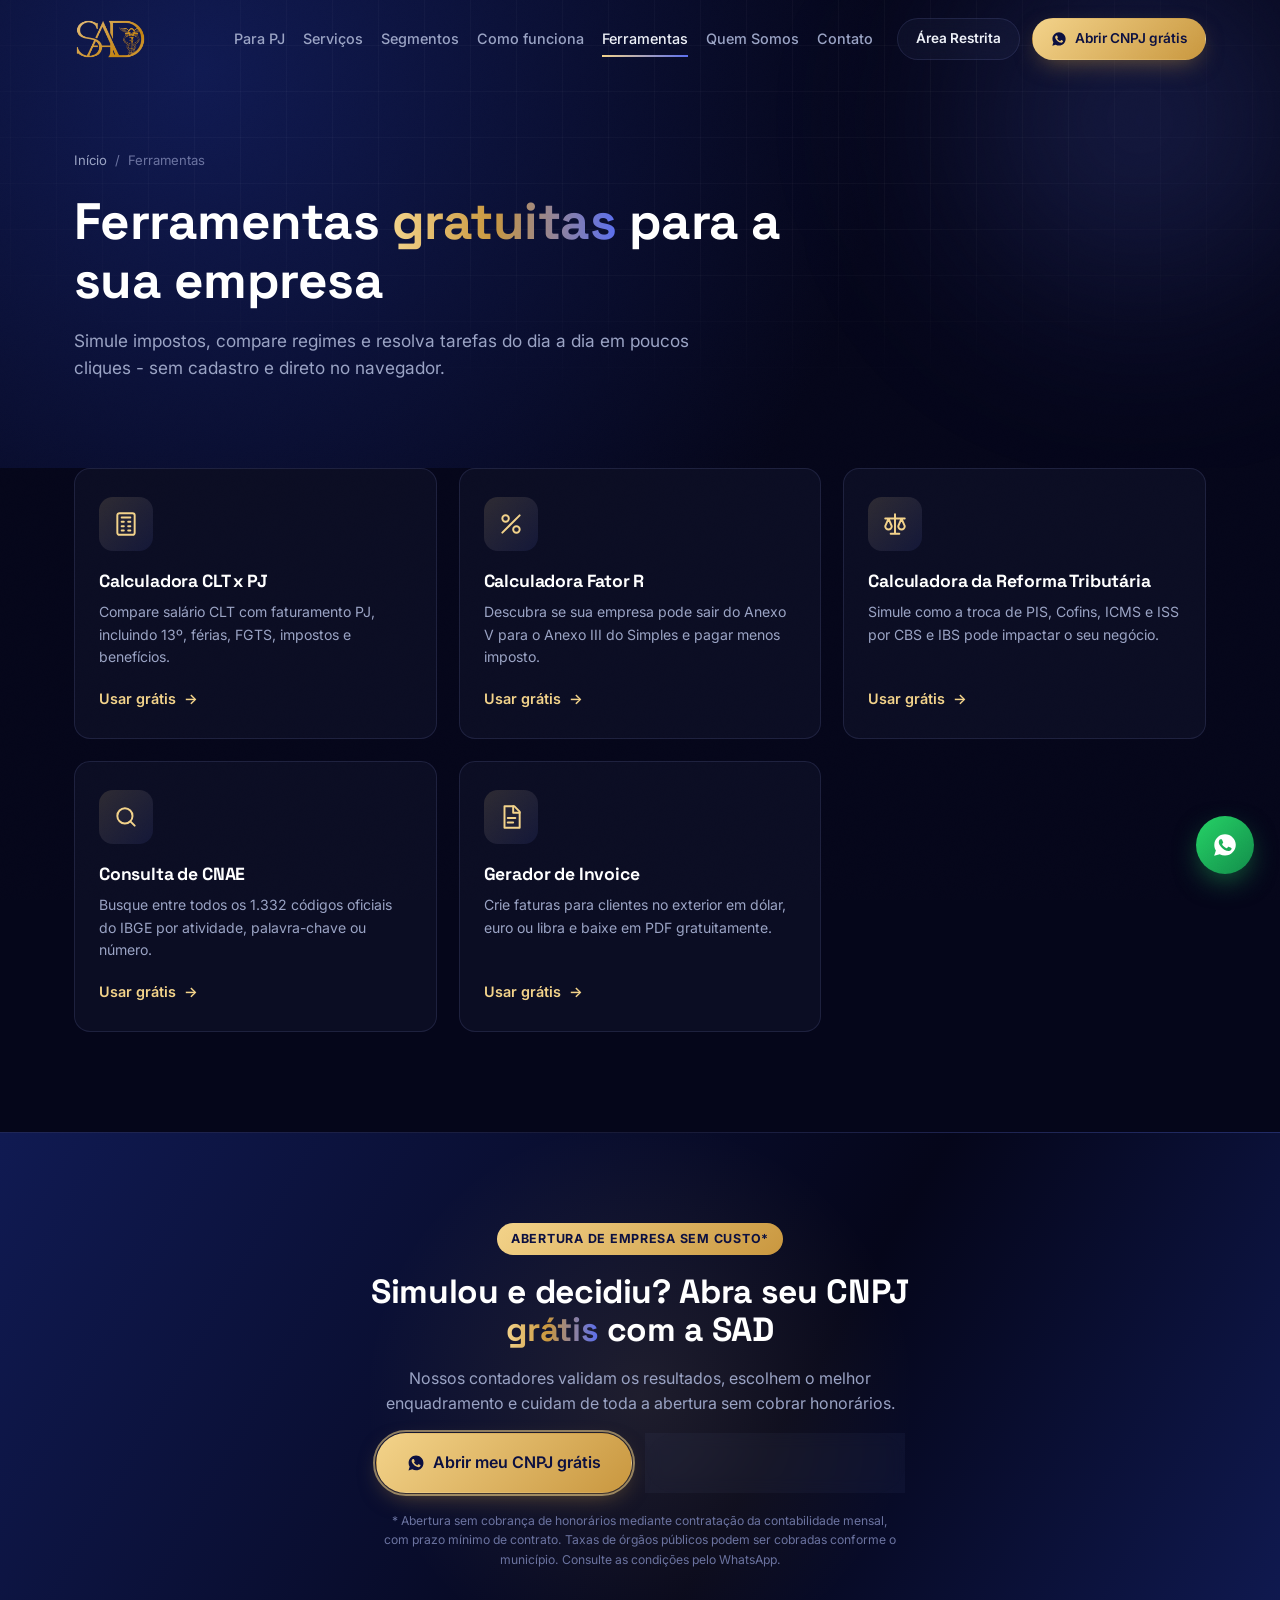
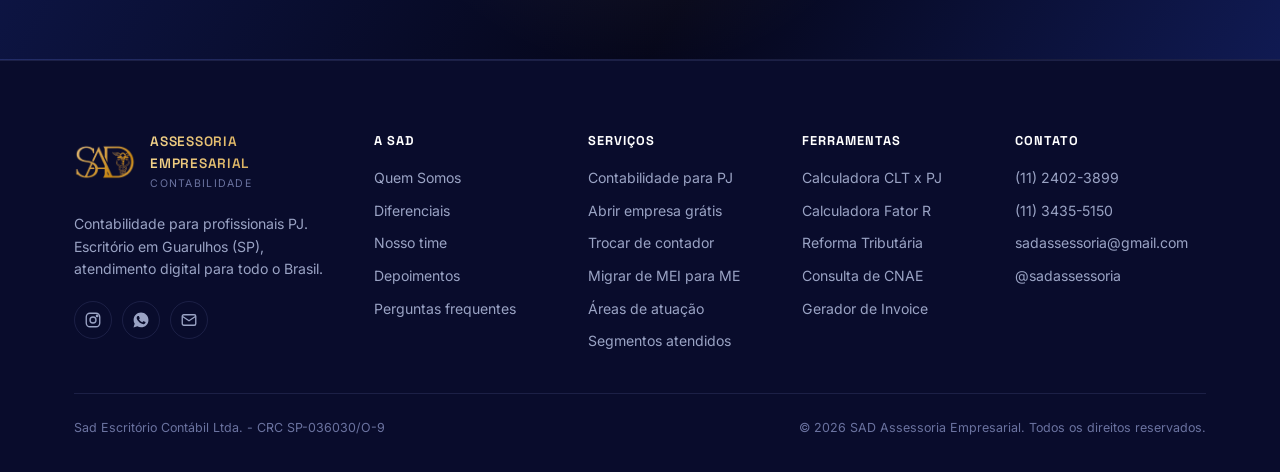
==== commit 209f5e62: "Trocar travessões longos por hífen, corrigir ortografia e manter telefone fixo como ligação Inclui a" ====
--- a/ferramentas/index.html
+++ b/ferramentas/index.html
@@ -67,7 +67,7 @@
   <div class="container">
     <nav class="breadcrumb" aria-label="Você está em"><a href="../index.html">Início</a> <span aria-hidden="true">/</span> <span>Ferramentas</span></nav>
     <h1>Ferramentas <span class="text-gradient">gratuitas</span> para a sua empresa</h1>
-    <p class="hero-lead">Simule impostos, compare regimes e resolva tarefas do dia a dia em poucos cliques — sem cadastro e direto no navegador.</p>
+    <p class="hero-lead">Simule impostos, compare regimes e resolva tarefas do dia a dia em poucos cliques - sem cadastro e direto no navegador.</p>
   </div>
 </section>
 
@@ -174,14 +174,14 @@
       <div class="footer-col">
         <h4>Contato</h4>
         <a href="https://wa.me/551124023899" target="_blank" rel="noopener">(11) 2402-3899</a>
-        <a href="https://wa.me/551134355150" target="_blank" rel="noopener">(11) 3435-5150</a>
+        <a href="tel:+551134355150">(11) 3435-5150</a>
         <a href="mailto:sadassessoria@gmail.com">sadassessoria@gmail.com</a>
         <a href="https://instagram.com/sadassessoria" target="_blank" rel="noopener">@sadassessoria</a>
       </div>
     </div>
 
     <div class="footer-bottom">
-      <p>Sad Escritório Contábil Ltda. — CRC SP-036030/O-9</p>
+      <p>Sad Escritório Contábil Ltda. - CRC SP-036030/O-9</p>
       <p class="footer-copy">&copy; <span id="year"></span> SAD Assessoria Empresarial. Todos os direitos reservados.</p>
     </div>
   </div>
